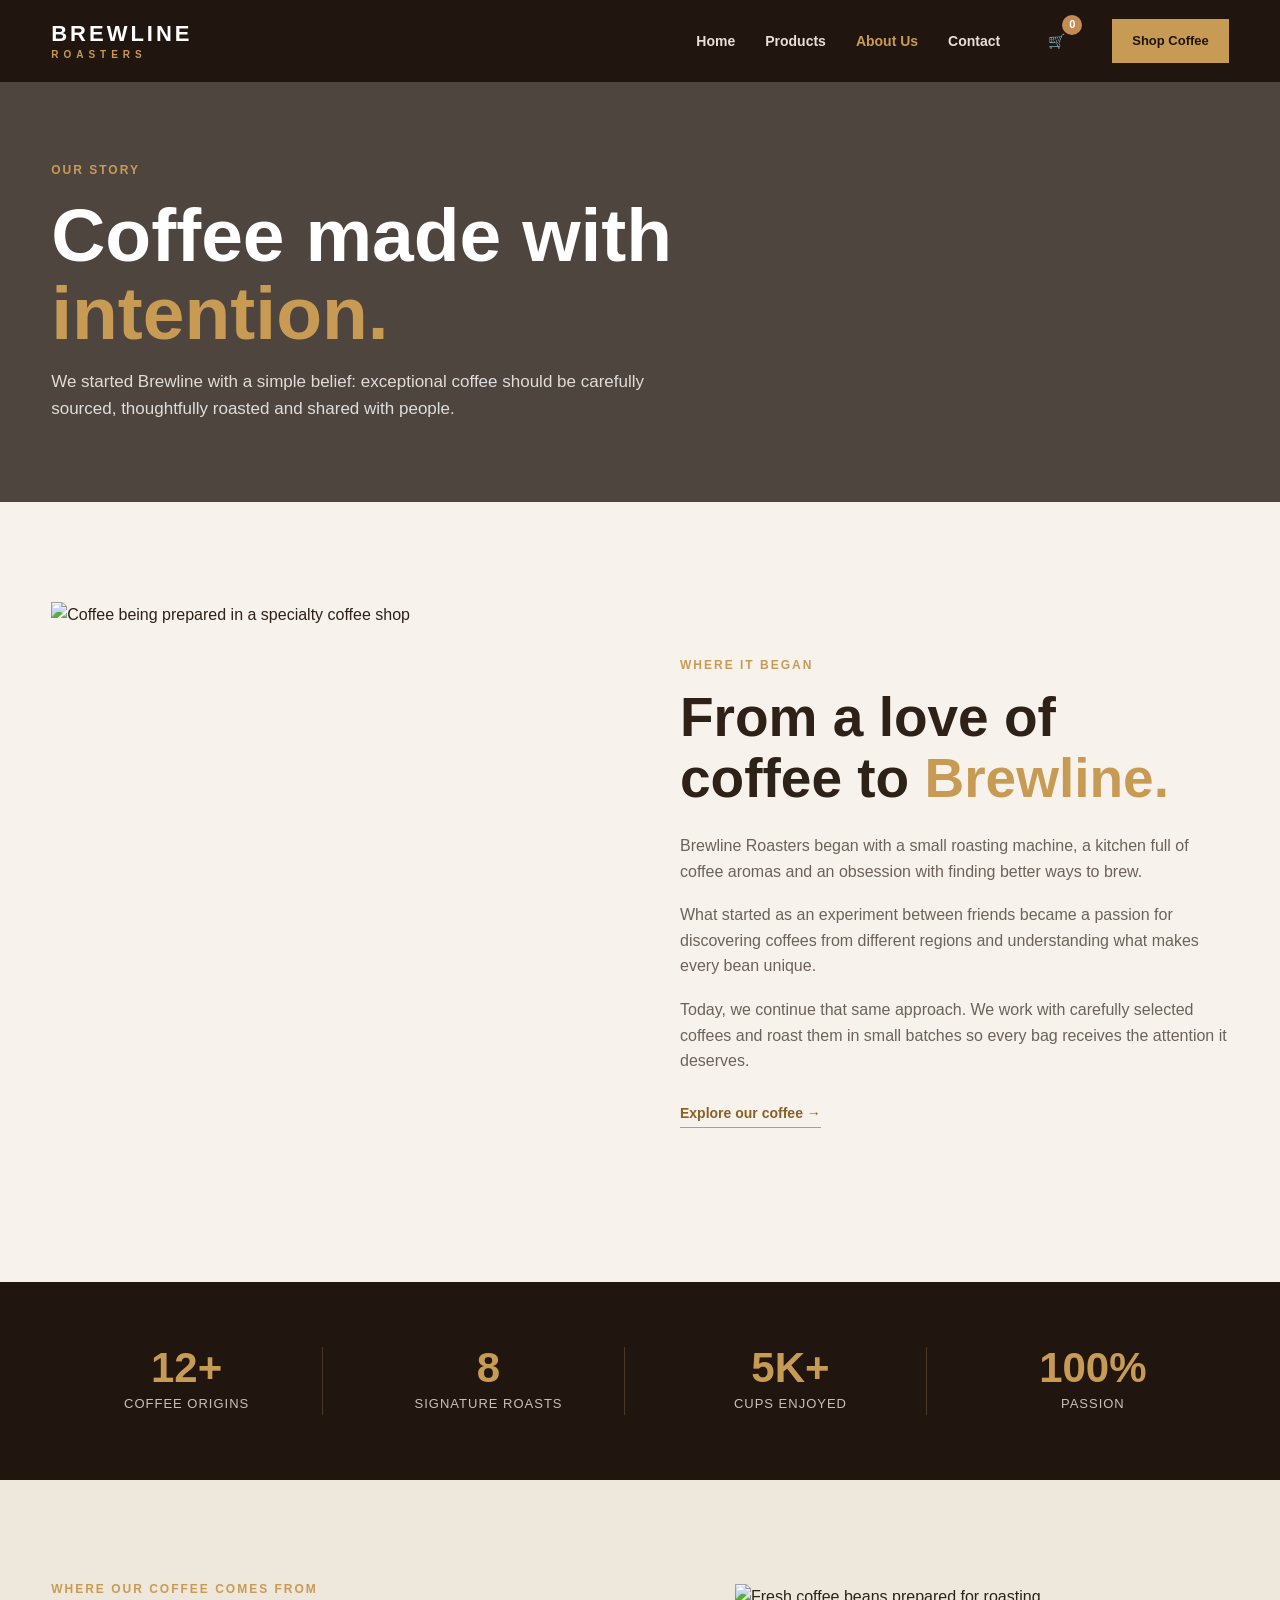
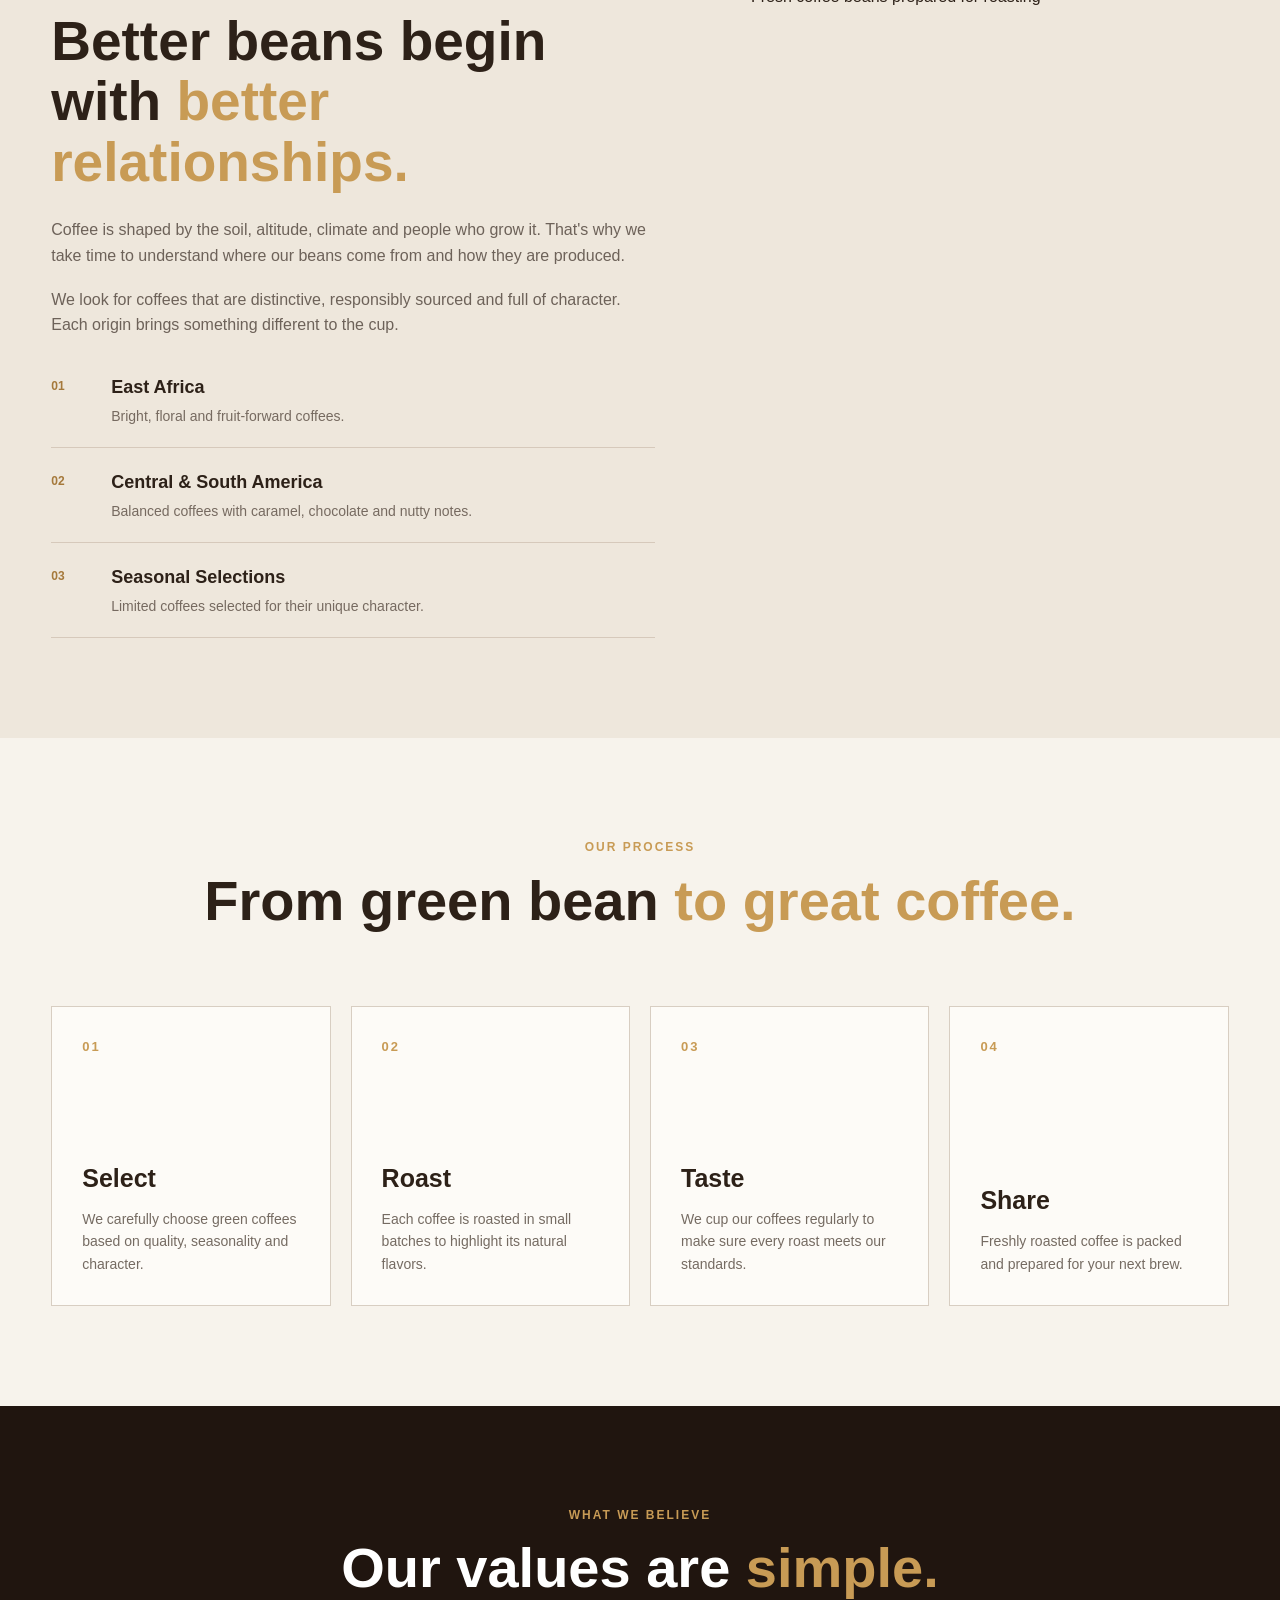
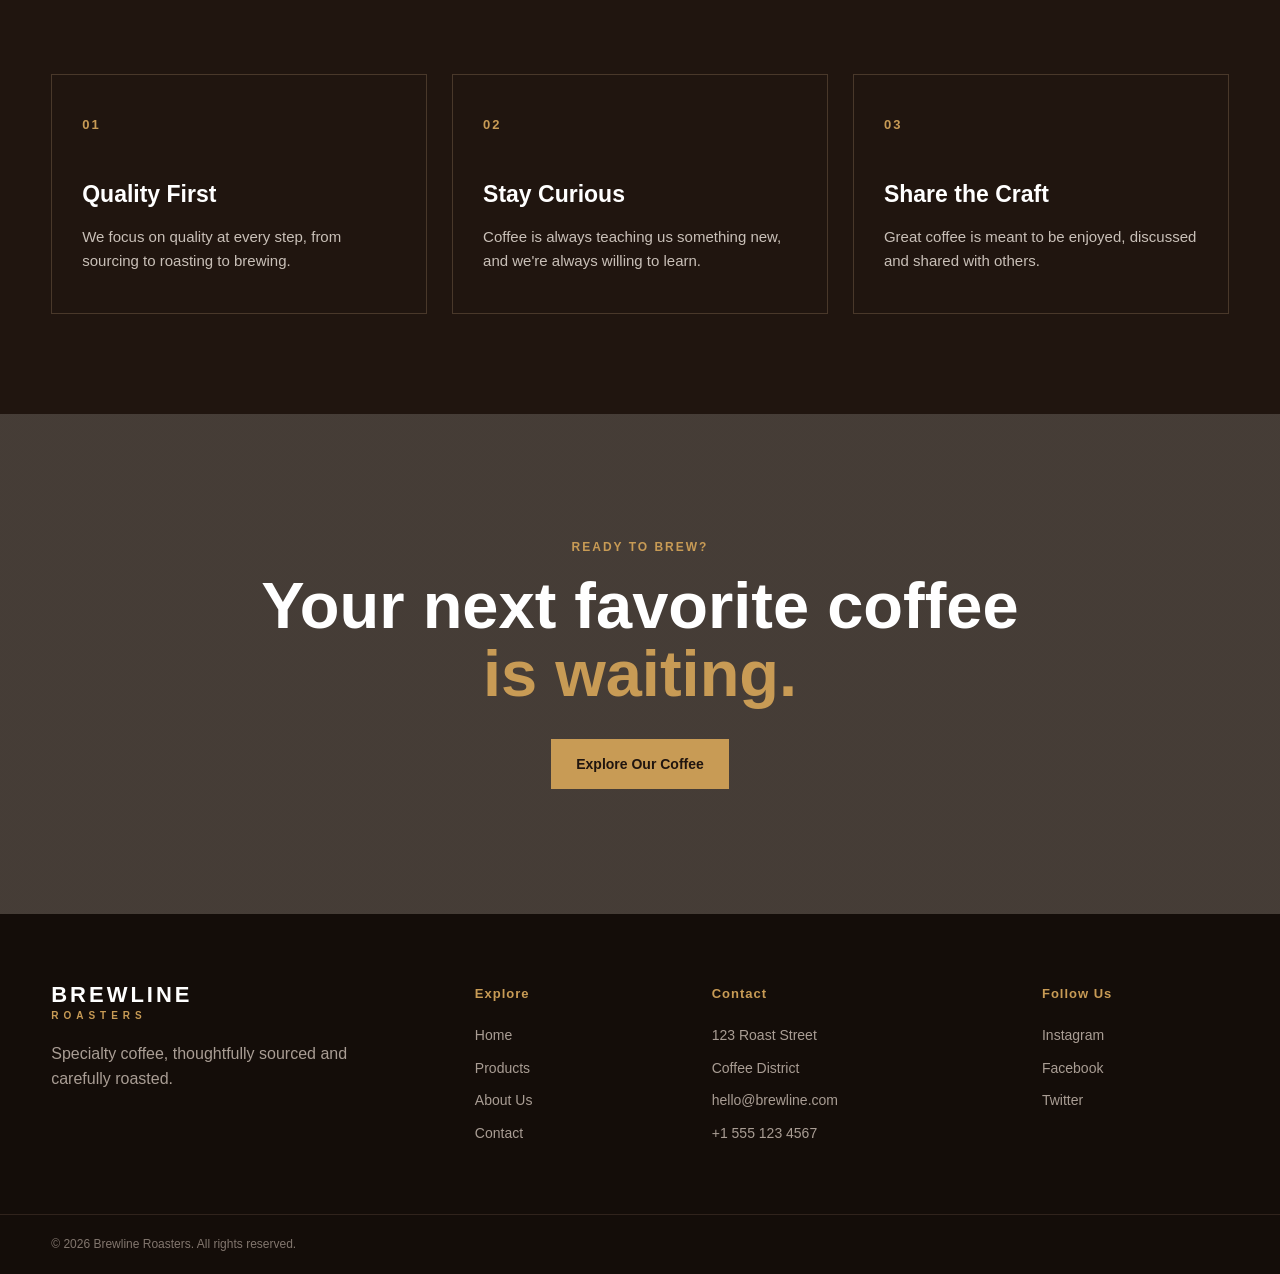
==== about.html @ 62e7ca9b "feat: add about us page" ====
<!doctype html>
<html lang="en">
  <head>
    <meta charset="UTF-8" />
    <meta name="viewport" content="width=device-width, initial-scale=1.0" />

    <meta
      name="description"
      content="Learn about Brewline Roasters, our story, sourcing philosophy and roasting process."
    />

    <title>About Us | Brewline Roasters</title>

    <link rel="stylesheet" href="css/style.css" />
  </head>

  <body>
    <!-- ================= HEADER ================= -->

    <header class="site-header">
      <div class="container nav-container">
        <a href="index.html" class="logo">
          <span class="logo-main">BREWLINE</span>
          <span class="logo-sub">ROASTERS</span>
        </a>

        <button
          class="menu-button"
          id="menuButton"
          aria-label="Open navigation menu"
          aria-expanded="false"
        >
          ☰
        </button>

        <nav class="navigation" id="navigation" aria-label="Main navigation">
          <a href="index.html">Home</a>
          <a href="products.html">Products</a>
          <a href="about.html" class="active">About Us</a>
          <a href="contact.html">Contact</a>
          <a href="cart.html" class="cart-link" aria-label="Shopping cart">
            <span class="cart-icon">🛒</span>
            <span class="cart-count" id="cartCount">0</span>
          </a>
        </nav>

        <a href="products.html" class="nav-button"> Shop Coffee </a>
      </div>
    </header>

    <!-- ================= MAIN ================= -->

    <main>
      <!-- ABOUT HERO -->

      <section class="page-hero about-hero">
        <div class="container page-hero-content">
          <p class="section-label">OUR STORY</p>

          <h1>
            Coffee made with
            <span>intention.</span>
          </h1>

          <p>
            We started Brewline with a simple belief: exceptional coffee should
            be carefully sourced, thoughtfully roasted and shared with people.
          </p>
        </div>
      </section>

      <!-- OUR STORY -->

      <section class="about-story section-padding">
        <div class="container about-story-grid">
          <div class="about-story-image">
            <img
              src="https://images.unsplash.com/photo-1442512595331-e89e73853f31?auto=format&fit=crop&w=1000&q=85"
              alt="Coffee being prepared in a specialty coffee shop"
            />
          </div>

          <div class="about-story-content">
            <p class="section-label">WHERE IT BEGAN</p>

            <h2>
              From a love of coffee to
              <span>Brewline.</span>
            </h2>

            <p>
              Brewline Roasters began with a small roasting machine, a kitchen
              full of coffee aromas and an obsession with finding better ways to
              brew.
            </p>

            <p>
              What started as an experiment between friends became a passion for
              discovering coffees from different regions and understanding what
              makes every bean unique.
            </p>

            <p>
              Today, we continue that same approach. We work with carefully
              selected coffees and roast them in small batches so every bag
              receives the attention it deserves.
            </p>

            <a href="products.html" class="text-link"> Explore our coffee → </a>
          </div>
        </div>
      </section>

      <!-- STATS -->

      <section class="about-stats">
        <div class="container stats-grid">
          <div class="stat-item">
            <strong>12+</strong>

            <span> Coffee Origins </span>
          </div>

          <div class="stat-item">
            <strong>8</strong>

            <span> Signature Roasts </span>
          </div>

          <div class="stat-item">
            <strong>5K+</strong>

            <span> Cups Enjoyed </span>
          </div>

          <div class="stat-item">
            <strong>100%</strong>

            <span> Passion </span>
          </div>
        </div>
      </section>

      <!-- SOURCING -->

      <section class="sourcing section-padding">
        <div class="container sourcing-grid">
          <div class="sourcing-content">
            <p class="section-label">WHERE OUR COFFEE COMES FROM</p>

            <h2>
              Better beans begin with
              <span>better relationships.</span>
            </h2>

            <p>
              Coffee is shaped by the soil, altitude, climate and people who
              grow it. That's why we take time to understand where our beans
              come from and how they are produced.
            </p>

            <p>
              We look for coffees that are distinctive, responsibly sourced and
              full of character. Each origin brings something different to the
              cup.
            </p>

            <div class="origin-list">
              <div class="origin-item">
                <span class="origin-number"> 01 </span>

                <div>
                  <h3>East Africa</h3>

                  <p>Bright, floral and fruit-forward coffees.</p>
                </div>
              </div>

              <div class="origin-item">
                <span class="origin-number"> 02 </span>

                <div>
                  <h3>Central & South America</h3>

                  <p>
                    Balanced coffees with caramel, chocolate and nutty notes.
                  </p>
                </div>
              </div>

              <div class="origin-item">
                <span class="origin-number"> 03 </span>

                <div>
                  <h3>Seasonal Selections</h3>

                  <p>Limited coffees selected for their unique character.</p>
                </div>
              </div>
            </div>
          </div>

          <div class="sourcing-image">
            <img
              src="https://images.unsplash.com/photo-1498804103079-a6351b050096?auto=format&fit=crop&w=1000&q=85"
              alt="Fresh coffee beans prepared for roasting"
            />
          </div>
        </div>
      </section>

      <!-- ROASTING PROCESS -->

      <section class="roasting-process section-padding">
        <div class="container">
          <div class="section-heading centered">
            <div>
              <p class="section-label">OUR PROCESS</p>

              <h2>
                From green bean
                <span>to great coffee.</span>
              </h2>
            </div>
          </div>

          <div class="process-grid">
            <article class="process-card">
              <span class="process-number"> 01 </span>

              <h3>Select</h3>

              <p>
                We carefully choose green coffees based on quality, seasonality
                and character.
              </p>
            </article>

            <article class="process-card">
              <span class="process-number"> 02 </span>

              <h3>Roast</h3>

              <p>
                Each coffee is roasted in small batches to highlight its natural
                flavors.
              </p>
            </article>

            <article class="process-card">
              <span class="process-number"> 03 </span>

              <h3>Taste</h3>

              <p>
                We cup our coffees regularly to make sure every roast meets our
                standards.
              </p>
            </article>

            <article class="process-card">
              <span class="process-number"> 04 </span>

              <h3>Share</h3>

              <p>
                Freshly roasted coffee is packed and prepared for your next
                brew.
              </p>
            </article>
          </div>
        </div>
      </section>

      <!-- VALUES -->

      <section class="about-values section-padding">
        <div class="container">
          <div class="section-heading centered">
            <div>
              <p class="section-label">WHAT WE BELIEVE</p>

              <h2>
                Our values are
                <span>simple.</span>
              </h2>
            </div>
          </div>

          <div class="about-values-grid">
            <article class="about-value">
              <div class="about-value-icon">01</div>

              <h3>Quality First</h3>

              <p>
                We focus on quality at every step, from sourcing to roasting to
                brewing.
              </p>
            </article>

            <article class="about-value">
              <div class="about-value-icon">02</div>

              <h3>Stay Curious</h3>

              <p>
                Coffee is always teaching us something new, and we're always
                willing to learn.
              </p>
            </article>

            <article class="about-value">
              <div class="about-value-icon">03</div>

              <h3>Share the Craft</h3>

              <p>
                Great coffee is meant to be enjoyed, discussed and shared with
                others.
              </p>
            </article>
          </div>
        </div>
      </section>

      <!-- ABOUT CTA -->

      <section class="about-cta">
        <div class="container about-cta-content">
          <p class="section-label">READY TO BREW?</p>

          <h2>
            Your next favorite coffee
            <span>is waiting.</span>
          </h2>

          <a href="products.html" class="button button-primary">
            Explore Our Coffee
          </a>
        </div>
      </section>
    </main>

    <!-- ================= FOOTER ================= -->

    <footer class="site-footer">
      <div class="container footer-grid">
        <div class="footer-brand">
          <a href="index.html" class="logo footer-logo">
            <span class="logo-main">BREWLINE</span>
            <span class="logo-sub">ROASTERS</span>
          </a>

          <p>Specialty coffee, thoughtfully sourced and carefully roasted.</p>
        </div>

        <div class="footer-column">
          <h3>Explore</h3>

          <a href="index.html">Home</a>
          <a href="products.html">Products</a>
          <a href="about.html">About Us</a>
          <a href="contact.html">Contact</a>
        </div>

        <div class="footer-column">
          <h3>Contact</h3>

          <p>123 Roast Street</p>
          <p>Coffee District</p>
          <p>hello@brewline.com</p>
          <p>+1 555 123 4567</p>
        </div>

        <div class="footer-column">
          <h3>Follow Us</h3>

          <a href="#">Instagram</a>
          <a href="#">Facebook</a>
          <a href="#">Twitter</a>
        </div>
      </div>

      <div class="footer-bottom">
        <div class="container">
          <p>© 2026 Brewline Roasters. All rights reserved.</p>
        </div>
      </div>
    </footer>

    <script src="js/script.js"></script>
  </body>
</html>
---- css/style.css ----
/* =====================================================
   RESET
===================================================== */

* {
  margin: 0;
  padding: 0;
  box-sizing: border-box;
}

html {
  scroll-behavior: smooth;
}

body {
  font-family: Arial, Helvetica, sans-serif;
  background: #f7f3ec;
  color: #2d2118;
  line-height: 1.6;
}

img {
  display: block;
  width: 100%;
}

a {
  text-decoration: none;
  color: inherit;
}

button,
input,
textarea,
select {
  font: inherit;
}

.container {
  width: min(1200px, 92%);
  margin: 0 auto;
}

/* =====================================================
   HEADER
===================================================== */

.site-header {
  background: #20150f;
  color: white;
  position: sticky;
  top: 0;
  z-index: 1000;
}

.nav-container {
  min-height: 82px;

  display: flex;
  align-items: center;
  gap: 35px;
}

.logo {
  display: flex;
  flex-direction: column;

  line-height: 1;
}

.logo-main {
  font-size: 22px;
  font-weight: 800;
  letter-spacing: 3px;
}

.logo-sub {
  color: #c89b55;
  font-size: 10px;
  font-weight: 700;
  letter-spacing: 5px;
  margin-top: 5px;
}

.navigation {
  display: flex;
  align-items: center;
  gap: 30px;

  margin-left: auto;
}

.navigation a {
  font-size: 14px;
  font-weight: 600;
  color: #e8e0d7;

  transition: color 0.3s ease;
}

.navigation a:hover,
.navigation a.active {
  color: #c89b55;
}

.nav-button {
  background: #c89b55;
  color: #20150f;

  padding: 12px 20px;

  font-size: 13px;
  font-weight: 800;

  transition: 0.3s ease;
}

.nav-button:hover {
  background: #e0b875;
}

.menu-button {
  display: none;

  border: 0;
  background: transparent;
  color: white;

  font-size: 26px;
  cursor: pointer;
}
/* =====================================================
   SHOPPING CART
===================================================== */

.cart-link {
  position: relative;
  display: flex;
  align-items: center;
  justify-content: center;
  width: 42px;
  height: 42px;
  color: #ffffff;
  text-decoration: none;
  font-size: 22px;
  margin-left: 5px;
}

.cart-icon {
  line-height: 1;
}

.cart-count {
  position: absolute;
  top: -5px;
  right: -5px;

  width: 20px;
  height: 20px;

  display: flex;
  align-items: center;
  justify-content: center;

  background: #c58b55;
  color: #ffffff;

  border-radius: 50%;
  font-size: 11px;
  font-weight: 700;
}
/* =====================================================
   ADD TO CART BUTTON
===================================================== */

.product-bottom {
  display: flex;
  align-items: center;
  justify-content: space-between;
  gap: 15px;
  margin-top: 20px;
}

.add-to-cart {
  border: none;
  background: #20150f;
  color: #ffffff;
  padding: 11px 16px;
  font-size: 13px;
  font-weight: 700;
  cursor: pointer;
  transition: 0.3s ease;
}

.add-to-cart:hover {
  background: #c58b55;
}

.add-to-cart:active {
  transform: scale(0.97);
}

/* =====================================================
   BUTTONS
===================================================== */

.button {
  display: inline-block;

  padding: 14px 25px;

  font-size: 14px;
  font-weight: 700;

  transition: 0.3s ease;
}

.button-primary {
  background: #c89b55;
  color: #20150f;
}

.button-primary:hover {
  background: #e0b875;
}

.button-outline {
  border: 1px solid white;
  color: white;
}

.button-outline:hover {
  background: white;
  color: #20150f;
}

/* =====================================================
   HERO
===================================================== */

.hero {
  min-height: 680px;

  position: relative;

  background-image: url("/images/home/hero.avif");

  background-size: cover;
  background-position: center;
}

.hero-overlay {
  position: absolute;
  inset: 0;

  background: rgba(20, 12, 8, 0.65);
}

.hero-content {
  position: relative;
  z-index: 2;

  min-height: 680px;

  display: flex;
  flex-direction: column;
  justify-content: center;

  max-width: 1200px;
}

.hero-small-title,
.section-label {
  color: #c89b55;

  font-size: 12px;
  font-weight: 800;

  letter-spacing: 2px;
}

.hero h1 {
  max-width: 800px;

  margin: 18px 0;

  color: white;

  font-size: clamp(45px, 7vw, 82px);
  line-height: 1.05;
  letter-spacing: -2px;
}

.hero h1 span,
h2 span {
  color: #c89b55;
}

.hero-description {
  max-width: 580px;

  margin-bottom: 30px;

  color: #eee;

  font-size: 18px;
}

.hero-buttons {
  display: flex;
  gap: 15px;
}

/* =====================================================
   GENERAL SECTIONS
===================================================== */

.section-padding {
  padding: 100px 0;
}

.intro {
  background: #f7f3ec;
}

.intro-grid {
  display: grid;
  grid-template-columns: 1fr 1fr;

  gap: 80px;

  align-items: center;
}

.intro-image {
  height: 550px;
  overflow: hidden;
}

.intro-image img {
  height: 100%;
  object-fit: cover;
}

.intro-content h2,
.section-heading h2,
.cta h2 {
  margin: 12px 0 25px;

  font-size: clamp(35px, 5vw, 56px);
  line-height: 1.1;
}

.intro-content p:not(.section-label) {
  color: #665a50;

  margin-bottom: 18px;

  font-size: 16px;
}

.text-link {
  display: inline-block;

  margin-top: 10px;

  color: #8b6028;

  font-size: 14px;
  font-weight: 800;

  border-bottom: 1px solid #c89b55;

  padding-bottom: 3px;
}

/* =====================================================
   FEATURED PRODUCTS
===================================================== */

.featured {
  background: #eee7dc;
}

.section-heading {
  display: flex;
  justify-content: space-between;
  align-items: end;

  margin-bottom: 50px;
}

.product-grid {
  display: grid;

  grid-template-columns: repeat(3, 1fr);

  gap: 25px;
}

.product-card {
  background: #f7f3ec;

  overflow: hidden;

  transition: transform 0.3s ease;
}

.product-card:hover {
  transform: translateY(-6px);
}

.product-image {
  height: 330px;
  overflow: hidden;
}

.product-image img {
  height: 100%;
  object-fit: cover;

  transition: transform 0.5s ease;
}

.product-card:hover .product-image img {
  transform: scale(1.05);
}

.product-info {
  padding: 25px;
}

.product-category {
  color: #a5793b;

  font-size: 10px;
  font-weight: 800;

  letter-spacing: 2px;

  margin-bottom: 8px;
}

.product-info h3 {
  font-size: 21px;
  margin-bottom: 8px;
}

.product-info p:not(.product-category) {
  color: #70665c;

  font-size: 14px;

  margin-bottom: 15px;
}

.product-info strong {
  font-size: 17px;
}
.home-products .add-to-cart {
  display: block;
  margin-top: 15px;
  width: 100%;
}

/* =====================================================
   VALUES
===================================================== */

.values {
  background: #20150f;
  color: white;
}

.centered {
  justify-content: center;
  text-align: center;
}

.values-grid {
  display: grid;

  grid-template-columns: repeat(3, 1fr);

  gap: 25px;
}

.value-card {
  border: 1px solid #49382a;

  padding: 40px 30px;
}

.value-number {
  color: #c89b55;

  font-size: 13px;
  font-weight: 800;

  letter-spacing: 2px;

  margin-bottom: 30px;
}

.value-card h3 {
  font-size: 22px;
  margin-bottom: 12px;
}

.value-card p {
  color: #c9c0b8;
  font-size: 15px;
}

/* =====================================================
   CTA
===================================================== */

.cta {
  background:
    linear-gradient(rgba(30, 18, 11, 0.8), rgba(30, 18, 11, 0.8)),
    url("/images/home/cta.avif");

  background-size: cover;
  background-position: center;

  color: white;
}

.cta-content {
  min-height: 500px;

  display: flex;
  flex-direction: column;
  justify-content: center;
  align-items: center;

  text-align: center;
}

.cta h2 {
  margin-bottom: 15px;
}

.cta p:not(.section-label) {
  color: #ddd;

  max-width: 550px;

  margin-bottom: 25px;
}

/* =====================================================
   FOOTER
===================================================== */

.site-footer {
  background: #140d09;
  color: white;
}

.footer-grid {
  padding: 70px 0;

  display: grid;

  grid-template-columns: 2fr 1fr 1.5fr 1fr;

  gap: 50px;
}

.footer-brand p {
  color: #a99d94;

  max-width: 300px;

  margin-top: 20px;
}

.footer-column {
  display: flex;
  flex-direction: column;
  gap: 10px;
}

.footer-column h3 {
  color: #c89b55;

  font-size: 13px;
  letter-spacing: 1px;

  margin-bottom: 10px;
}

.footer-column a,
.footer-column p {
  color: #a99d94;

  font-size: 14px;
}

.footer-column a:hover {
  color: white;
}

.footer-bottom {
  border-top: 1px solid #30231c;

  padding: 20px 0;
}

.footer-bottom p {
  color: #82766e;

  font-size: 12px;
}

/* =====================================================
   RESPONSIVE TABLET
===================================================== */

@media (max-width: 900px) {
  .navigation {
    gap: 18px;
  }

  .nav-container {
    gap: 20px;
  }

  .intro-grid {
    grid-template-columns: 1fr;

    gap: 40px;
  }

  .intro-image {
    height: 450px;
  }

  .product-grid {
    grid-template-columns: repeat(2, 1fr);
  }

  .values-grid {
    grid-template-columns: 1fr;
  }

  .footer-grid {
    grid-template-columns: repeat(2, 1fr);
  }
}

/* =====================================================
   RESPONSIVE MOBILE
===================================================== */

@media (max-width: 768px) {
  .nav-container {
    min-height: 70px;

    position: relative;
  }

  .menu-button {
    display: block;

    margin-left: auto;
  }

  .navigation {
    display: none;

    position: absolute;

    top: 70px;
    left: 0;
    right: 0;

    background: #20150f;

    padding: 20px;

    flex-direction: column;

    align-items: flex-start;

    gap: 20px;

    border-top: 1px solid #49382a;
  }

  .navigation.active {
    display: flex;
  }

  .nav-button {
    display: none;
  }

  .hero {
    min-height: 600px;
  }

  .hero-content {
    min-height: 600px;
  }

  .hero h1 {
    font-size: 48px;
  }

  .hero-description {
    font-size: 16px;
  }

  .hero-buttons {
    flex-direction: column;

    align-items: flex-start;
  }

  .section-padding {
    padding: 70px 0;
  }

  .section-heading {
    flex-direction: column;

    align-items: flex-start;

    gap: 20px;
  }

  .product-grid {
    grid-template-columns: 1fr;
  }

  .product-image {
    height: 350px;
  }

  .footer-grid {
    grid-template-columns: 1fr;

    gap: 35px;
  }
}

/* =====================================================
   SMALL MOBILE
===================================================== */

@media (max-width: 400px) {
  .logo-main {
    font-size: 18px;
  }

  .logo-sub {
    font-size: 8px;
  }

  .hero h1 {
    font-size: 42px;
  }

  .hero-description {
    font-size: 15px;
  }

  .button {
    padding: 12px 20px;
  }

  .intro-image {
    height: 350px;
  }

  .product-image {
    height: 300px;
  }
}
/* =====================================================
   PRODUCTS PAGE
===================================================== */

.page-hero {
  min-height: 420px;

  display: flex;
  align-items: center;

  background:
    linear-gradient(rgba(31, 20, 13, 0.78), rgba(31, 20, 13, 0.78)),
    url("https://images.unsplash.com/photo-1495474472287-4d71bcdd2085?auto=format&fit=crop&w=1800&q=85");

  background-size: cover;
  background-position: center;

  color: white;
}

.page-hero-content {
  padding: 70px 0;
}

.page-hero h1 {
  max-width: 850px;

  margin: 15px 0;

  font-size: clamp(45px, 7vw, 75px);
  line-height: 1.05;
}

.page-hero h1 span {
  color: #c89b55;
}

.page-hero-content > p:last-child {
  max-width: 600px;

  color: #ddd;

  font-size: 17px;
}

/* Products section */

.products-section {
  background: #f7f3ec;
}

.products-header {
  display: flex;
  align-items: end;
  justify-content: space-between;

  margin-bottom: 35px;
}

.products-header h2 {
  margin-top: 10px;

  font-size: clamp(32px, 5vw, 50px);
  line-height: 1.1;
}

.products-count {
  color: #766a60;

  font-size: 14px;
}

/* Filter buttons */

.filter-buttons {
  display: flex;
  flex-wrap: wrap;

  gap: 10px;

  margin-bottom: 40px;
}

.filter-button {
  border: 1px solid #cfc3b5;

  background: transparent;

  color: #4b3b2f;

  padding: 11px 20px;

  cursor: pointer;

  font-size: 13px;
  font-weight: 700;

  transition: all 0.3s ease;
}

.filter-button:hover {
  border-color: #c89b55;

  color: #8b6028;
}

.filter-button.active {
  background: #20150f;

  border-color: #20150f;

  color: white;
}

/* Products grid */

.products-page-grid {
  grid-template-columns: repeat(4, 1fr);
}

.products-page-grid .product-image {
  height: 280px;
}

.products-page-grid .product-info {
  padding: 20px;
}

.products-page-grid .product-info h3 {
  font-size: 18px;
}

.product-bottom {
  display: flex;

  justify-content: space-between;
  align-items: center;

  margin-top: 15px;
}

.add-button {
  border: 1px solid #20150f;

  background: #20150f;

  color: white;

  padding: 8px 14px;

  cursor: pointer;

  font-size: 12px;
  font-weight: 700;

  transition: 0.3s ease;
}

.add-button:hover {
  background: #c89b55;

  border-color: #c89b55;

  color: #20150f;
}

.no-products {
  display: none;

  padding: 50px 0;

  text-align: center;

  color: #766a60;
}

/* Product promo */

.coffee-promo {
  background: #eee7dc;

  padding: 80px 0;
}

.coffee-promo-content {
  display: flex;

  justify-content: space-between;
  align-items: center;

  gap: 50px;
}

.coffee-promo-content > div {
  max-width: 700px;
}

.coffee-promo h2 {
  margin: 12px 0 15px;

  font-size: clamp(35px, 5vw, 55px);

  line-height: 1.1;
}

.coffee-promo h2 span {
  color: #a87938;
}

.coffee-promo p:not(.section-label) {
  color: #6f645b;

  max-width: 650px;
}

/* Products responsive */

@media (max-width: 1100px) {
  .products-page-grid {
    grid-template-columns: repeat(3, 1fr);
  }
}

@media (max-width: 800px) {
  .products-page-grid {
    grid-template-columns: repeat(2, 1fr);
  }

  .products-header {
    align-items: flex-start;

    flex-direction: column;

    gap: 15px;
  }

  .coffee-promo-content {
    flex-direction: column;

    align-items: flex-start;
  }
}

@media (max-width: 550px) {
  .page-hero {
    min-height: 380px;
  }

  .page-hero h1 {
    font-size: 43px;
  }

  .products-page-grid {
    grid-template-columns: 1fr;
  }

  .products-page-grid .product-image {
    height: 330px;
  }

  .filter-buttons {
    display: grid;

    grid-template-columns: 1fr 1fr;
  }

  .filter-button {
    width: 100%;
  }

  .coffee-promo {
    padding: 65px 0;
  }
}
/* =====================================================
   ABOUT PAGE
===================================================== */

/* About hero */

.about-hero {
  background:
    linear-gradient(rgba(31, 20, 13, 0.78), rgba(31, 20, 13, 0.78)),
    url("https://images.unsplash.com/photo-1442512595331-e89e73853f31?auto=format&fit=crop&w=1800&q=85");

  background-size: cover;
  background-position: center;
}

/* Story */

.about-story {
  background: #f7f3ec;
}

.about-story-grid {
  display: grid;

  grid-template-columns: 1fr 1fr;

  gap: 80px;

  align-items: center;
}

.about-story-image {
  height: 580px;

  overflow: hidden;
}

.about-story-image img {
  height: 100%;

  object-fit: cover;
}

.about-story-content h2,
.sourcing-content h2 {
  margin: 12px 0 25px;

  font-size: clamp(35px, 5vw, 55px);

  line-height: 1.1;
}

.about-story-content > p:not(.section-label),
.sourcing-content > p:not(.section-label) {
  color: #6d6259;

  margin-bottom: 18px;

  font-size: 16px;
}

/* Stats */

.about-stats {
  background: #20150f;

  color: white;

  padding: 65px 0;
}

.stats-grid {
  display: grid;

  grid-template-columns: repeat(4, 1fr);

  gap: 30px;

  text-align: center;
}

.stat-item {
  display: flex;

  flex-direction: column;

  gap: 5px;

  border-right: 1px solid #49382a;
}

.stat-item:last-child {
  border-right: none;
}

.stat-item strong {
  color: #c89b55;

  font-size: 42px;

  line-height: 1;
}

.stat-item span {
  color: #c9c0b8;

  font-size: 13px;

  text-transform: uppercase;

  letter-spacing: 1px;
}

/* Sourcing */

.sourcing {
  background: #eee7dc;
}

.sourcing-grid {
  display: grid;

  grid-template-columns: 1.1fr 0.9fr;

  gap: 80px;

  align-items: center;
}

.sourcing-image {
  height: 650px;

  overflow: hidden;
}

.sourcing-image img {
  height: 100%;

  object-fit: cover;
}

.origin-list {
  margin-top: 35px;

  display: flex;

  flex-direction: column;

  gap: 20px;
}

.origin-item {
  display: grid;

  grid-template-columns: 45px 1fr;

  gap: 15px;

  padding-bottom: 20px;

  border-bottom: 1px solid #d6c9bb;
}

.origin-number {
  color: #a5793b;

  font-size: 12px;

  font-weight: 800;

  padding-top: 4px;
}

.origin-item h3 {
  margin-bottom: 3px;

  font-size: 18px;
}

.origin-item p {
  color: #766a60;

  font-size: 14px;
}

/* Roasting process */

.roasting-process {
  background: #f7f3ec;
}

.process-grid {
  display: grid;

  grid-template-columns: repeat(4, 1fr);

  gap: 20px;
}

.process-card {
  min-height: 300px;

  padding: 30px;

  border: 1px solid #d8cec2;

  background: #fdfbf7;

  display: flex;

  flex-direction: column;
}

.process-number {
  color: #c89b55;

  font-size: 13px;

  font-weight: 800;

  letter-spacing: 2px;

  margin-bottom: auto;
}

.process-card h3 {
  font-size: 25px;

  margin-bottom: 10px;
}

.process-card p {
  color: #756b62;

  font-size: 14px;
}

/* About values */

.about-values {
  background: #20150f;

  color: white;
}

.about-values-grid {
  display: grid;

  grid-template-columns: repeat(3, 1fr);

  gap: 25px;
}

.about-value {
  padding: 40px 30px;

  border: 1px solid #49382a;
}

.about-value-icon {
  color: #c89b55;

  font-size: 13px;

  font-weight: 800;

  letter-spacing: 2px;

  margin-bottom: 40px;
}

.about-value h3 {
  font-size: 23px;

  margin-bottom: 12px;
}

.about-value p {
  color: #c9c0b8;

  font-size: 15px;
}

/* About CTA */

.about-cta {
  background:
    linear-gradient(rgba(25, 15, 9, 0.8), rgba(25, 15, 9, 0.8)),
    url("https://images.unsplash.com/photo-1511081692775-05d0f180a065?auto=format&fit=crop&w=1800&q=85");

  background-size: cover;

  background-position: center;
}

.about-cta-content {
  min-height: 500px;

  display: flex;

  flex-direction: column;

  align-items: center;

  justify-content: center;

  text-align: center;

  color: white;
}

.about-cta h2 {
  max-width: 800px;

  margin: 15px 0 30px;

  font-size: clamp(38px, 6vw, 65px);

  line-height: 1.05;
}

.about-cta h2 span {
  color: #c89b55;
}

/* =====================================================
   ABOUT RESPONSIVE
===================================================== */

@media (max-width: 950px) {
  .about-story-grid {
    grid-template-columns: 1fr;

    gap: 45px;
  }

  .about-story-image {
    height: 500px;
  }

  .sourcing-grid {
    grid-template-columns: 1fr;

    gap: 45px;
  }

  .sourcing-image {
    height: 500px;

    order: -1;
  }

  .process-grid {
    grid-template-columns: repeat(2, 1fr);
  }

  .stats-grid {
    grid-template-columns: repeat(2, 1fr);

    row-gap: 40px;
  }

  .stat-item:nth-child(2) {
    border-right: none;
  }
}

@media (max-width: 600px) {
  .about-story-image,
  .sourcing-image {
    height: 380px;
  }

  .stats-grid {
    grid-template-columns: 1fr 1fr;
  }

  .stat-item {
    border-right: none;
  }

  .stat-item strong {
    font-size: 34px;
  }

  .process-grid {
    grid-template-columns: 1fr;
  }

  .process-card {
    min-height: 250px;
  }

  .about-values-grid {
    grid-template-columns: 1fr;
  }

  .about-value {
    padding: 30px;
  }

  .about-cta-content {
    min-height: 420px;
  }
}

@media (max-width: 400px) {
  .stats-grid {
    grid-template-columns: 1fr;
  }

  .stat-item {
    border-bottom: 1px solid #49382a;

    padding-bottom: 25px;
  }

  .stat-item:last-child {
    border-bottom: none;

    padding-bottom: 0;
  }

  .about-story-image,
  .sourcing-image {
    height: 320px;
  }
}
/* =====================================================
   CONTACT PAGE
===================================================== */

/* Contact hero */

.contact-hero {
  background:
    linear-gradient(rgba(31, 20, 13, 0.78), rgba(31, 20, 13, 0.78)),
    url("https://images.unsplash.com/photo-1511081692775-05d0f180a065?auto=format&fit=crop&w=1800&q=85");

  background-size: cover;
  background-position: center;
}

/* Contact main section */

.contact-section {
  background: #f7f3ec;
}

.contact-grid {
  display: grid;

  grid-template-columns: 0.9fr 1.1fr;

  gap: 80px;

  align-items: start;
}

/* Contact information */

.contact-info h2,
.form-header h2,
.visit-content h2 {
  margin: 12px 0 20px;

  font-size: clamp(35px, 5vw, 55px);

  line-height: 1.1;
}

.contact-info h2 span,
.form-header h2 span,
.visit-content h2 span {
  color: #a87938;
}

.contact-intro {
  color: #6d6259;

  max-width: 520px;

  margin-bottom: 40px;

  font-size: 16px;
}

.contact-details {
  display: flex;

  flex-direction: column;

  gap: 25px;
}

.contact-detail {
  display: grid;

  grid-template-columns: 45px 1fr;

  gap: 15px;

  align-items: start;
}

.contact-icon {
  color: #a87938;

  font-size: 12px;

  font-weight: 800;

  letter-spacing: 1px;

  padding-top: 3px;
}

.contact-detail h3 {
  font-size: 17px;

  margin-bottom: 3px;
}

.contact-detail p,
.contact-detail a {
  color: #70655c;

  font-size: 14px;
}

.contact-detail a:hover {
  color: #a87938;
}

/* Contact form */

.contact-form-wrapper {
  background: white;

  padding: 45px;

  border: 1px solid #e0d7cc;

  box-shadow: 0 10px 30px rgba(40, 25, 15, 0.06);
}

.form-header {
  margin-bottom: 30px;
}

.form-header h2 {
  font-size: 40px;

  margin-bottom: 0;
}

.contact-form {
  display: flex;

  flex-direction: column;

  gap: 20px;
}

.form-group {
  display: flex;

  flex-direction: column;

  gap: 7px;
}

.form-group label {
  color: #34271e;

  font-size: 13px;

  font-weight: 700;
}

.form-group label span {
  color: #a87938;
}

.form-group input,
.form-group textarea {
  width: 100%;

  border: 1px solid #d6ccc1;

  background: #fbf9f5;

  color: #2d2118;

  padding: 13px 15px;

  outline: none;

  font-size: 14px;

  transition:
    border-color 0.3s ease,
    background 0.3s ease;
}

.form-group textarea {
  resize: vertical;

  min-height: 150px;
}

.form-group input::placeholder,
.form-group textarea::placeholder {
  color: #9b9188;
}

.form-group input:focus,
.form-group textarea:focus {
  border-color: #a87938;

  background: white;
}

/* Invalid input */

.form-group input.input-error,
.form-group textarea.input-error {
  border-color: #b33a2b;

  background: #fff8f7;
}

/* Valid input */

.form-group input.input-valid,
.form-group textarea.input-valid {
  border-color: #67805c;
}

.form-error {
  min-height: 17px;

  color: #b33a2b;

  font-size: 12px;

  line-height: 1.4;
}

/* Submit */

.form-submit {
  border: none;

  cursor: pointer;

  width: fit-content;

  margin-top: 5px;
}

.form-submit:hover {
  transform: translateY(-2px);
}

/* Success */

.form-success {
  display: none;

  padding: 14px 16px;

  background: #edf5e9;

  border: 1px solid #c9dcc1;

  color: #47613e;

  font-size: 14px;

  line-height: 1.5;
}

.form-success.show {
  display: block;
}

/* Visit section */

.contact-visit {
  background: #eee7dc;

  padding: 90px 0;
}

.contact-visit-grid {
  display: grid;

  grid-template-columns: 0.8fr 1.2fr;

  gap: 60px;

  align-items: center;
}

.visit-content > p:not(.section-label) {
  color: #70655c;

  max-width: 500px;

  margin-bottom: 20px;
}

.map-placeholder {
  min-height: 400px;

  background:
    linear-gradient(rgba(31, 20, 13, 0.65), rgba(31, 20, 13, 0.65)),
    url("https://images.unsplash.com/photo-1501339847302-ac426a4a7cbb?auto=format&fit=crop&w=1200&q=85");

  background-size: cover;

  background-position: center;

  display: flex;

  align-items: center;

  justify-content: center;

  text-align: center;

  color: white;
}

.map-content {
  padding: 30px;
}

.map-pin {
  display: block;

  color: #c89b55;

  font-size: 28px;

  margin-bottom: 10px;
}

.map-content h3 {
  font-size: 24px;

  margin-bottom: 8px;
}

.map-content p {
  color: #ddd;

  font-size: 14px;
}

/* FAQ */

.faq-section {
  background: #f7f3ec;
}

.faq-grid {
  display: grid;

  grid-template-columns: repeat(3, 1fr);

  gap: 25px;
}

.faq-item {
  background: #eee7dc;

  padding: 30px;

  border: 1px solid #ded3c7;
}

.faq-item h3 {
  font-size: 19px;

  line-height: 1.3;

  margin-bottom: 12px;
}

.faq-item p {
  color: #70655c;

  font-size: 14px;
}

/* =====================================================
   CONTACT RESPONSIVE
===================================================== */

@media (max-width: 950px) {
  .contact-grid {
    grid-template-columns: 1fr;

    gap: 50px;
  }

  .contact-info {
    max-width: 700px;
  }

  .contact-visit-grid {
    grid-template-columns: 1fr;

    gap: 40px;
  }

  .map-placeholder {
    min-height: 350px;
  }

  .faq-grid {
    grid-template-columns: 1fr;
  }
}

@media (max-width: 600px) {
  .contact-form-wrapper {
    padding: 30px 22px;
  }

  .contact-info h2,
  .form-header h2,
  .visit-content h2 {
    font-size: 38px;
  }

  .contact-visit {
    padding: 70px 0;
  }

  .map-placeholder {
    min-height: 300px;
  }
}

@media (max-width: 400px) {
  .contact-form-wrapper {
    padding: 25px 18px;
  }

  .contact-info h2,
  .form-header h2,
  .visit-content h2 {
    font-size: 34px;
  }
}
/* =====================================================
   CART PAGE
===================================================== */

.cart-section {
  background: #f7f5f2;
}

.cart-layout {
  display: grid;
  grid-template-columns: 1fr 380px;
  gap: 50px;
  align-items: start;
}

.cart-heading {
  display: flex;
  justify-content: space-between;
  align-items: flex-end;
  gap: 20px;
  margin-bottom: 30px;
}

.cart-heading h2 {
  margin: 0;
}

.cart-heading > span {
  color: #75675d;
  font-size: 14px;
}

.cart-items {
  display: flex;
  flex-direction: column;
  gap: 18px;
}

.cart-item {
  background: #ffffff;
  border: 1px solid #e4ded8;
  padding: 24px;

  display: grid;
  grid-template-columns: 1fr auto;
  gap: 20px;
  align-items: center;
}

.cart-item-info h3 {
  margin: 0 0 8px;
  font-size: 20px;
}

.cart-item-price {
  color: #75675d;
  font-size: 14px;
  margin: 0;
}

.cart-item-actions {
  display: flex;
  align-items: center;
  gap: 20px;
}

.quantity-controls {
  display: flex;
  align-items: center;
  border: 1px solid #d8d0c9;
}

.quantity-button {
  width: 35px;
  height: 35px;

  border: none;
  background: #ffffff;

  font-size: 18px;
  cursor: pointer;
}

.quantity-button:hover {
  background: #f1ece7;
}

.quantity-value {
  width: 35px;
  text-align: center;
  font-weight: 700;
}

.cart-item-total {
  min-width: 75px;
  text-align: right;
  font-weight: 700;
}

.remove-item {
  border: none;
  background: transparent;
  color: #9b2c2c;
  cursor: pointer;
  font-size: 13px;
  font-weight: 600;
}

.remove-item:hover {
  text-decoration: underline;
}

.cart-summary {
  background: #20150f;
  color: #ffffff;
  padding: 35px;

  position: sticky;
  top: 110px;
}

.cart-summary h2 {
  margin: 0 0 30px;
  color: #ffffff;
}

.summary-row {
  display: flex;
  justify-content: space-between;
  gap: 20px;
  margin-bottom: 18px;

  color: #d8cec7;
}

.summary-row strong {
  color: #ffffff;
}

.summary-divider {
  height: 1px;
  background: #49382a;
  margin: 25px 0;
}

.summary-total {
  display: flex;
  justify-content: space-between;
  align-items: center;

  font-size: 20px;
  margin-bottom: 25px;
}

.summary-total strong {
  color: #c58b55;
  font-size: 24px;
}

.checkout-button {
  width: 100%;
  padding: 15px;

  border: none;
  background: #c58b55;
  color: #ffffff;

  font-size: 14px;
  font-weight: 700;

  cursor: pointer;
  transition: 0.3s ease;
}

.checkout-button:hover {
  background: #a96f3e;
}

.continue-shopping {
  display: block;
  margin-top: 20px;

  text-align: center;

  color: #ffffff;
  text-decoration: none;
  font-size: 14px;
}

.continue-shopping:hover {
  color: #c58b55;
}

.empty-cart {
  display: none;
  text-align: center;
  background: #ffffff;
  border: 1px solid #e4ded8;
  padding: 60px 30px;
}

.empty-cart.show {
  display: block;
}

.empty-cart-icon {
  font-size: 45px;
  margin-bottom: 20px;
}

.empty-cart h3 {
  margin-bottom: 10px;
}

.empty-cart p {
  color: #75675d;
  margin-bottom: 25px;
}
/* =====================================================
   CART RESPONSIVE
===================================================== */

@media (max-width: 900px) {
  .cart-layout {
    grid-template-columns: 1fr;
  }

  .cart-summary {
    position: static;
  }
}

@media (max-width: 600px) {
  .cart-heading {
    align-items: flex-start;
    flex-direction: column;
  }

  .cart-item {
    grid-template-columns: 1fr;
  }

  .cart-item-actions {
    justify-content: space-between;
    flex-wrap: wrap;
  }
}

@media (max-width: 400px) {
  .cart-item {
    padding: 18px;
  }

  .cart-item-actions {
    gap: 12px;
  }

  .cart-summary {
    padding: 25px 20px;
  }
}
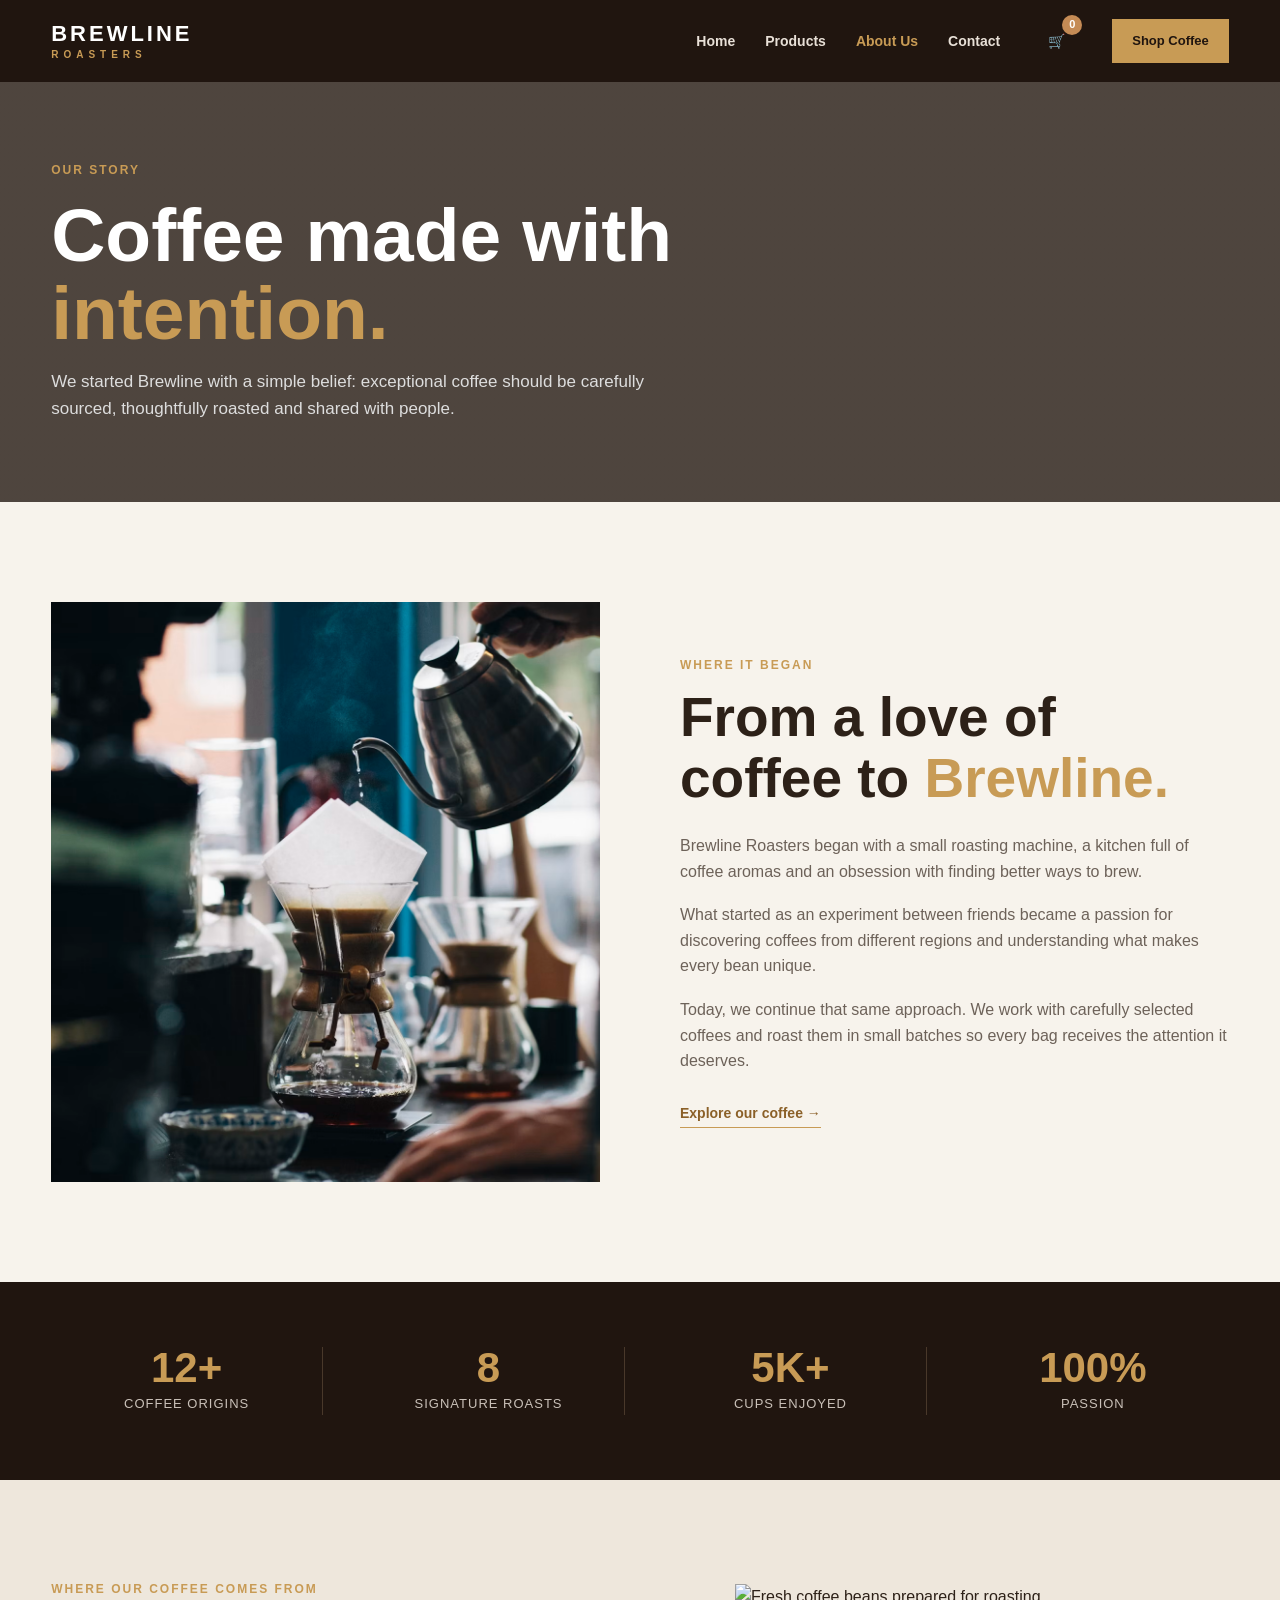
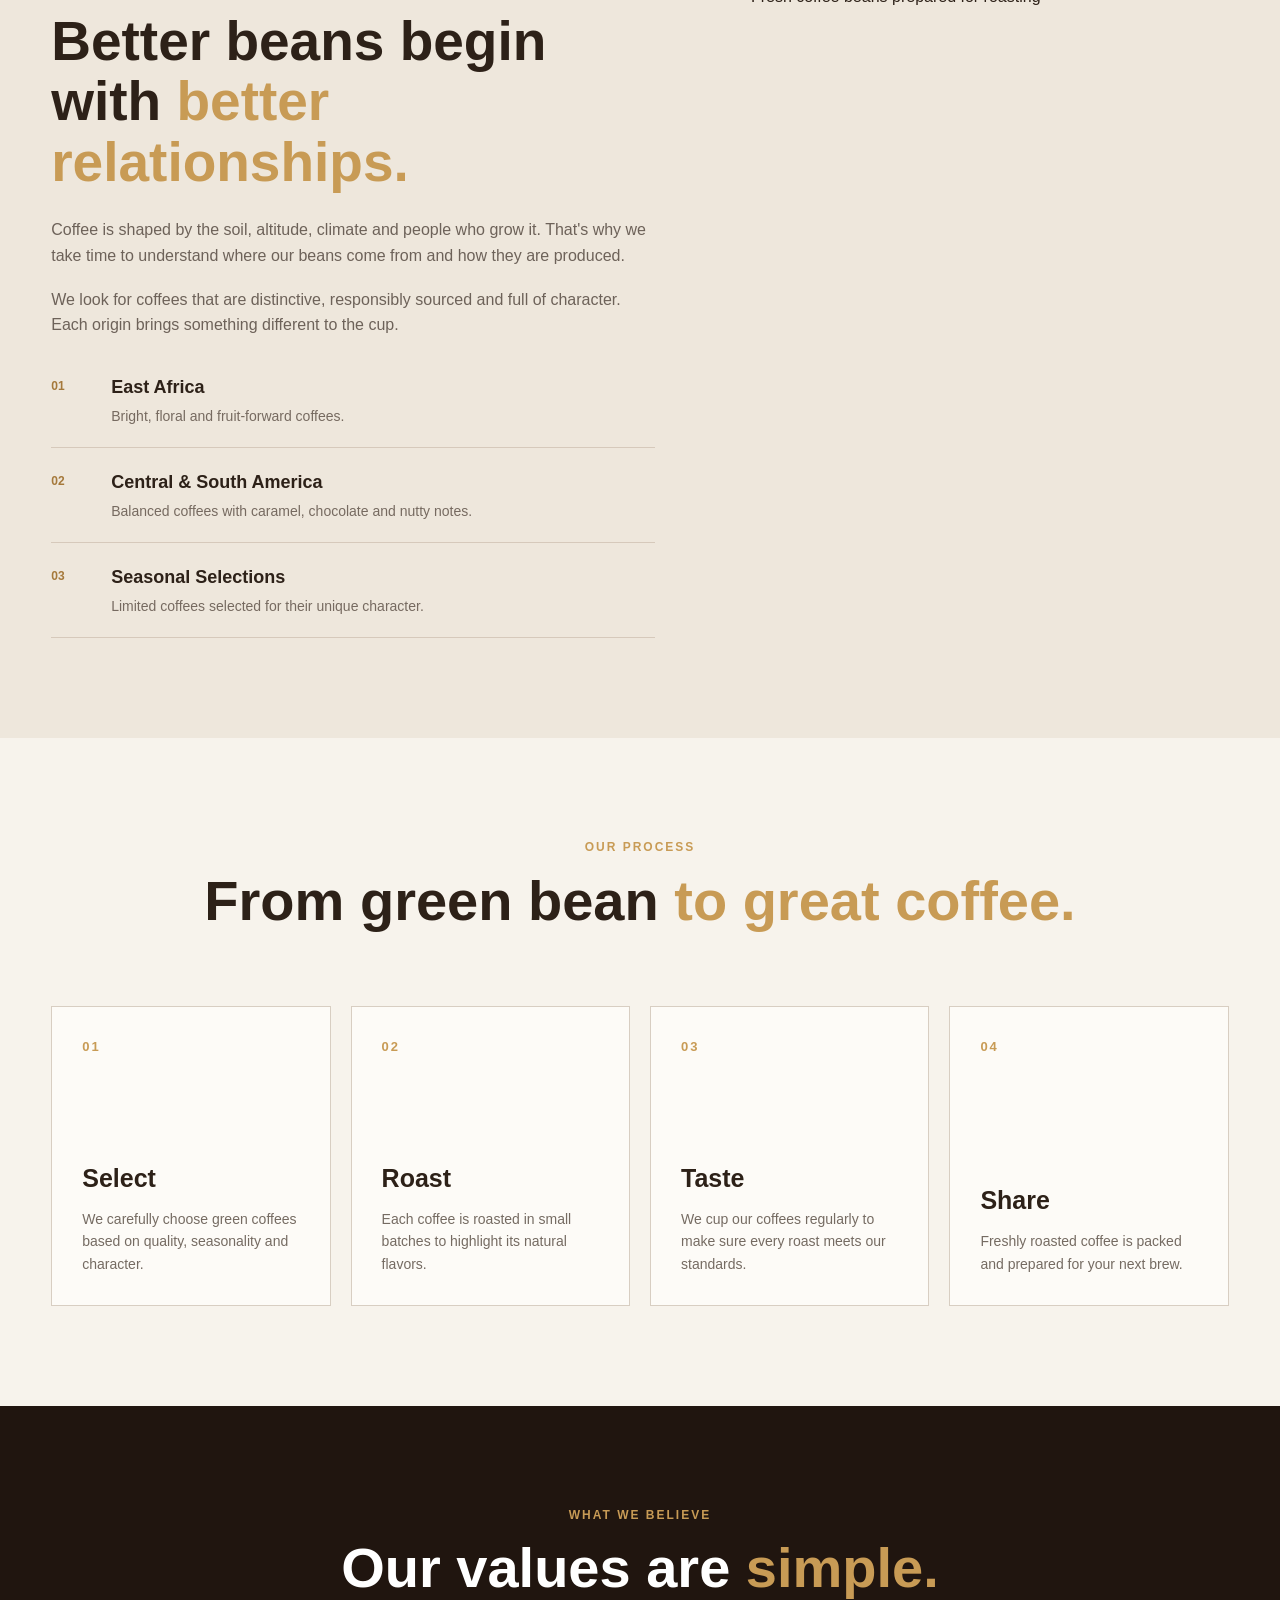
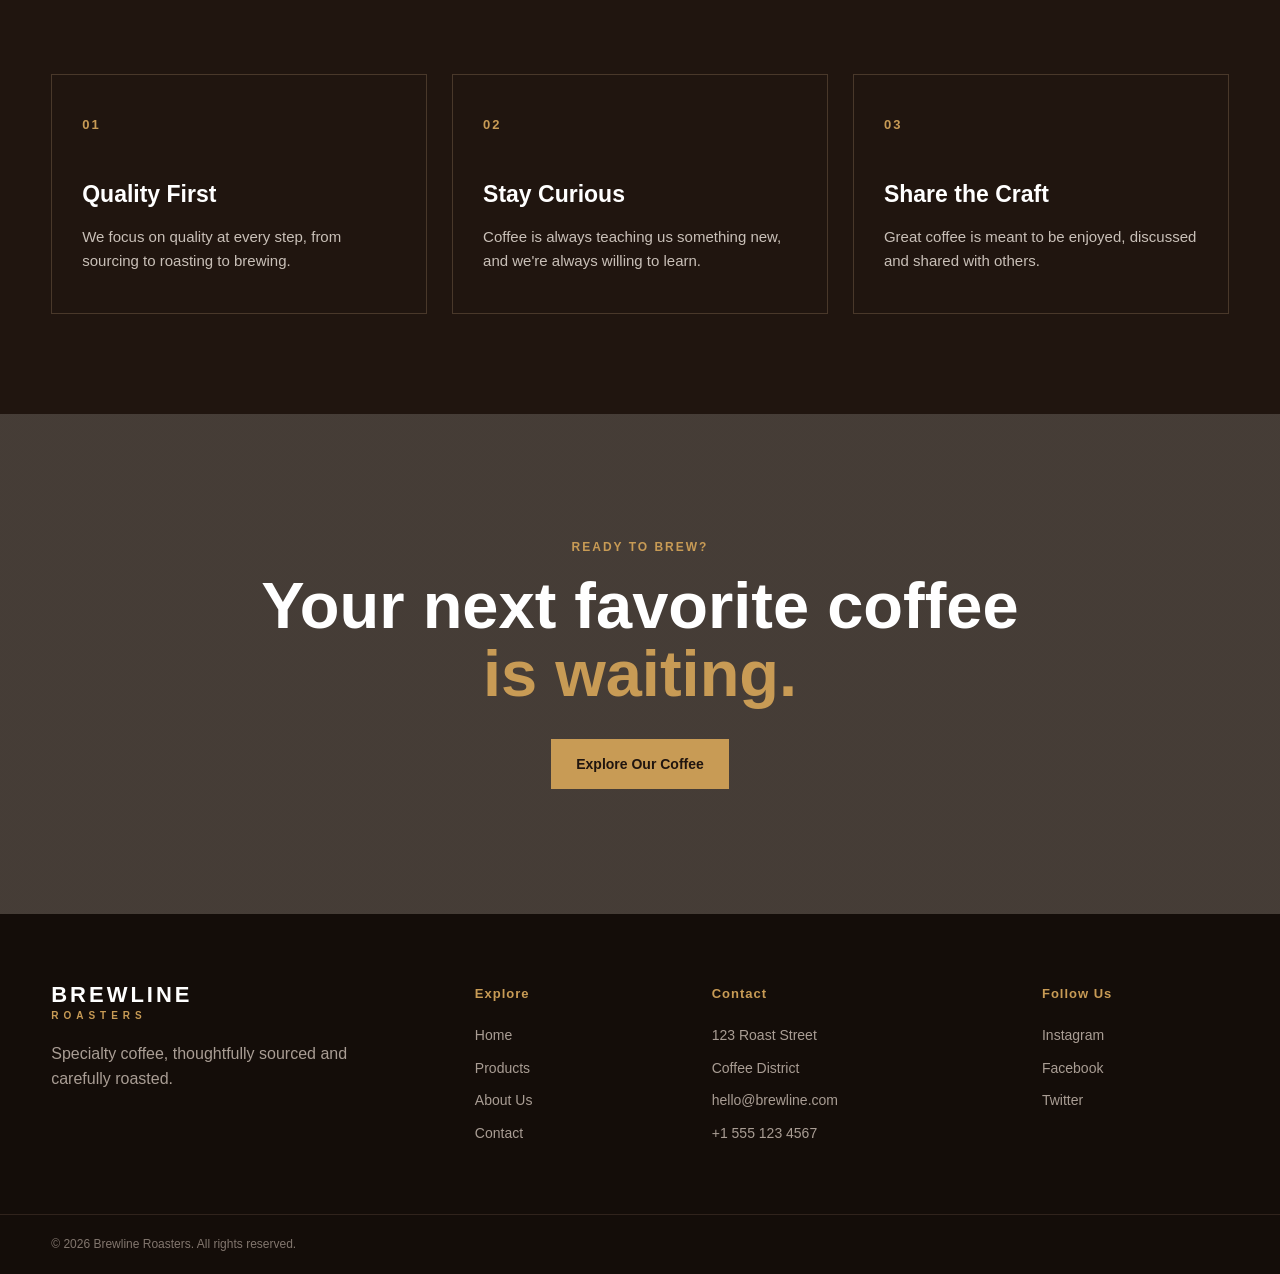
==== commit c1ff7ad5: "fix: correct image paths for GitHub Pages" ====
--- a/about.html
+++ b/about.html
@@ -75,7 +75,7 @@
         <div class="container about-story-grid">
           <div class="about-story-image">
             <img
-              src="https://images.unsplash.com/photo-1442512595331-e89e73853f31?auto=format&fit=crop&w=1000&q=85"
+              src="images/home/hero.avif"
               alt="Coffee being prepared in a specialty coffee shop"
             />
           </div>
--- a/css/style.css
+++ b/css/style.css
@@ -243,7 +243,7 @@
 
   position: relative;
 
-  background-image: url("/images/home/hero.avif");
+  background-image: url("images/home/hero.avif");
 
   background-size: cover;
   background-position: center;
@@ -519,7 +519,7 @@
 .cta {
   background:
     linear-gradient(rgba(30, 18, 11, 0.8), rgba(30, 18, 11, 0.8)),
-    url("/images/home/cta.avif");
+    url("images/home/cta.avif");
 
   background-size: cover;
   background-position: center;
@@ -792,7 +792,7 @@
 
   background:
     linear-gradient(rgba(31, 20, 13, 0.78), rgba(31, 20, 13, 0.78)),
-    url("https://images.unsplash.com/photo-1495474472287-4d71bcdd2085?auto=format&fit=crop&w=1800&q=85");
+    url("images/product-page/product-hero.avif");
 
   background-size: cover;
   background-position: center;
@@ -1063,7 +1063,7 @@
 .about-hero {
   background:
     linear-gradient(rgba(31, 20, 13, 0.78), rgba(31, 20, 13, 0.78)),
-    url("https://images.unsplash.com/photo-1442512595331-e89e73853f31?auto=format&fit=crop&w=1800&q=85");
+    url("images/home/hero.avif");
 
   background-size: cover;
   background-position: center;
@@ -1342,7 +1342,7 @@
 .about-cta {
   background:
     linear-gradient(rgba(25, 15, 9, 0.8), rgba(25, 15, 9, 0.8)),
-    url("https://images.unsplash.com/photo-1511081692775-05d0f180a065?auto=format&fit=crop&w=1800&q=85");
+    url("images/about/about-cta.avif");
 
   background-size: cover;
 
@@ -1491,7 +1491,7 @@
 .contact-hero {
   background:
     linear-gradient(rgba(31, 20, 13, 0.78), rgba(31, 20, 13, 0.78)),
-    url("https://images.unsplash.com/photo-1511081692775-05d0f180a065?auto=format&fit=crop&w=1800&q=85");
+    url("images/about/about-cta.avif");
 
   background-size: cover;
   background-position: center;
@@ -1772,7 +1772,7 @@
 
   background:
     linear-gradient(rgba(31, 20, 13, 0.65), rgba(31, 20, 13, 0.65)),
-    url("https://images.unsplash.com/photo-1501339847302-ac426a4a7cbb?auto=format&fit=crop&w=1200&q=85");
+    url("images/about/form-map.avif");
 
   background-size: cover;
 
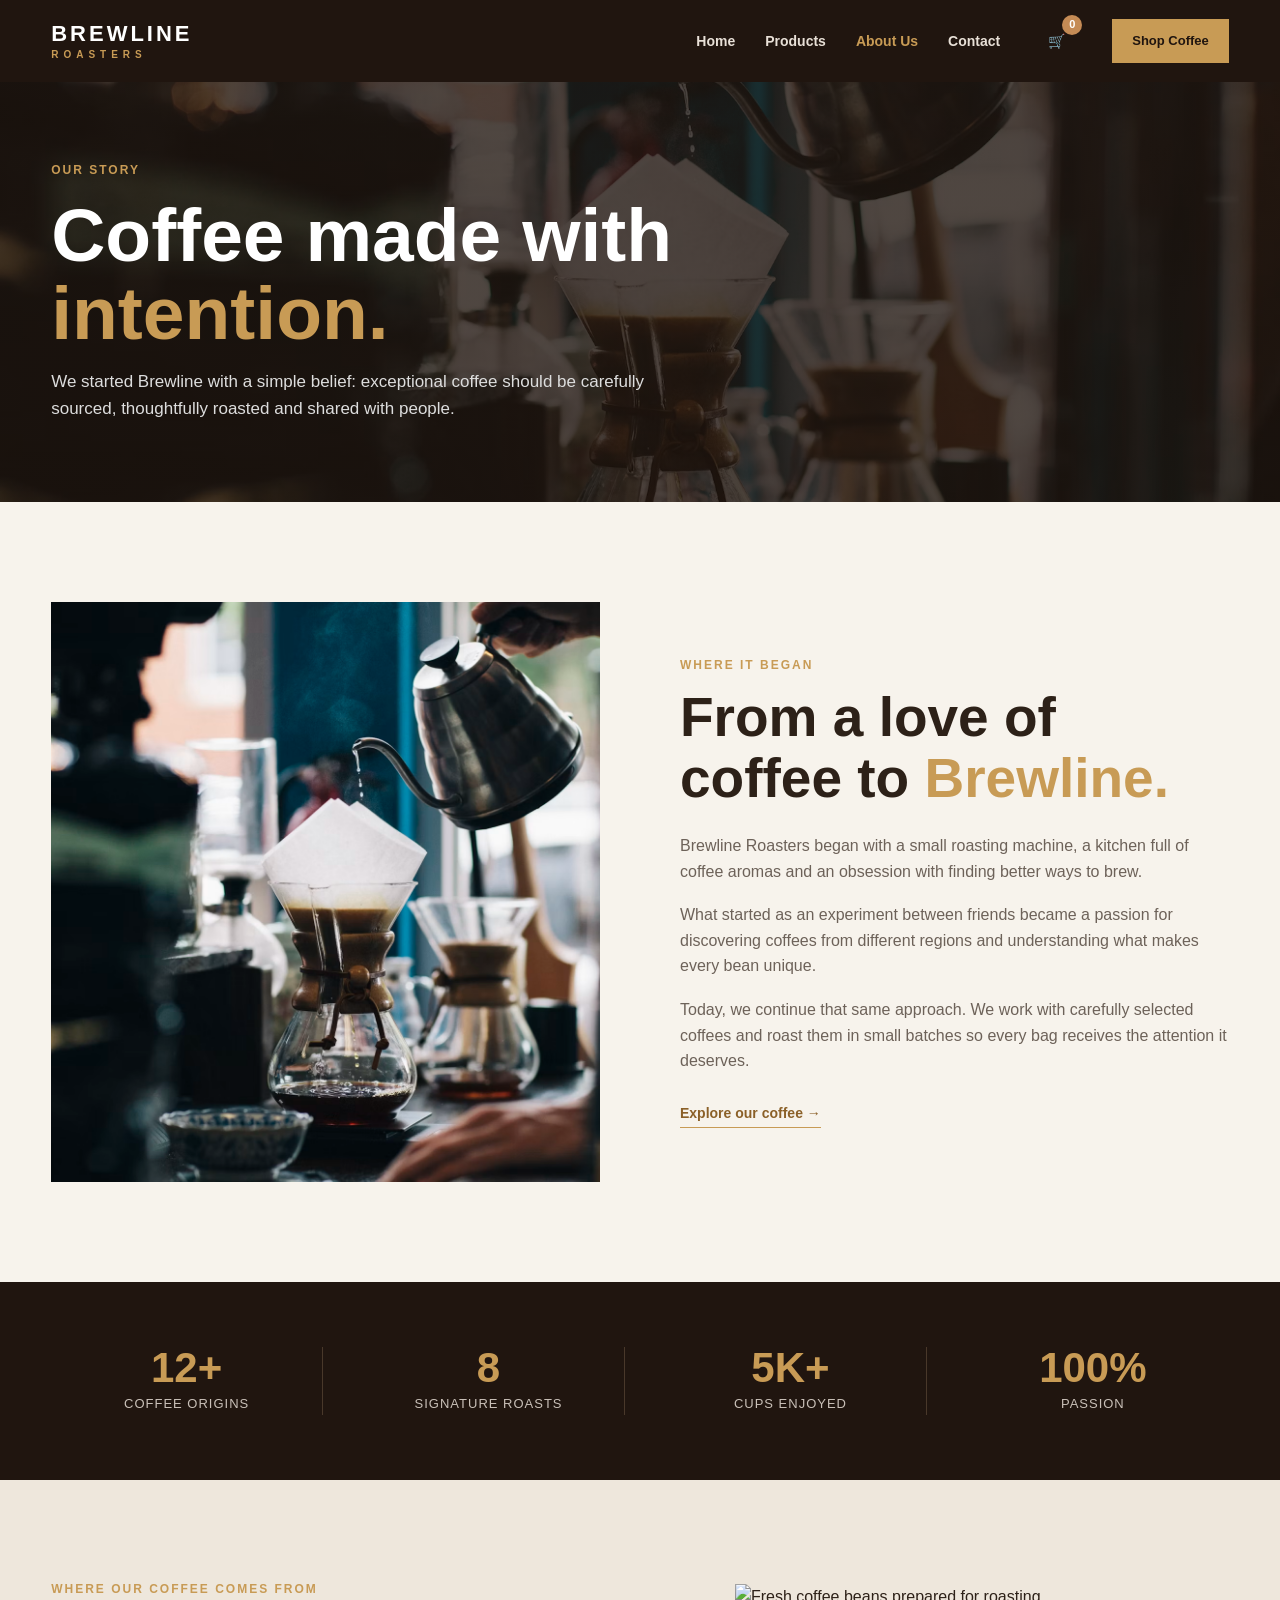
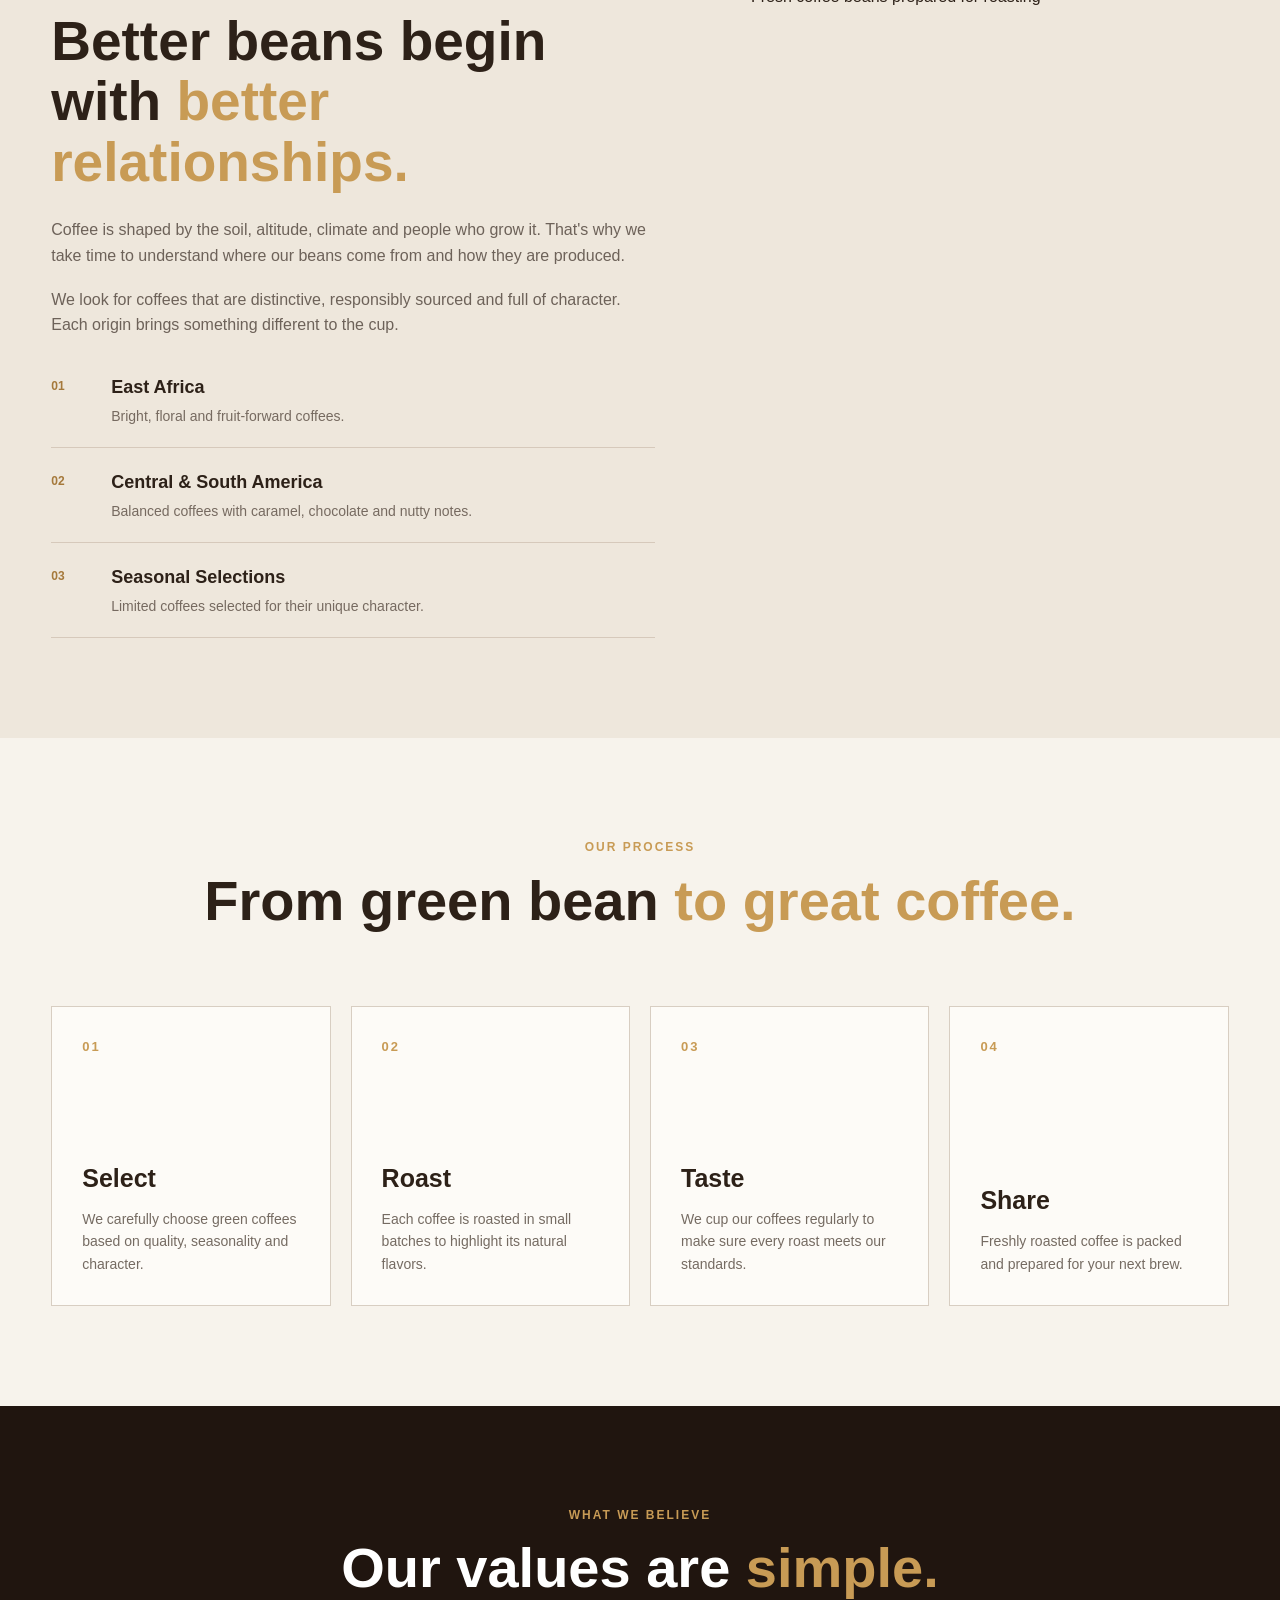
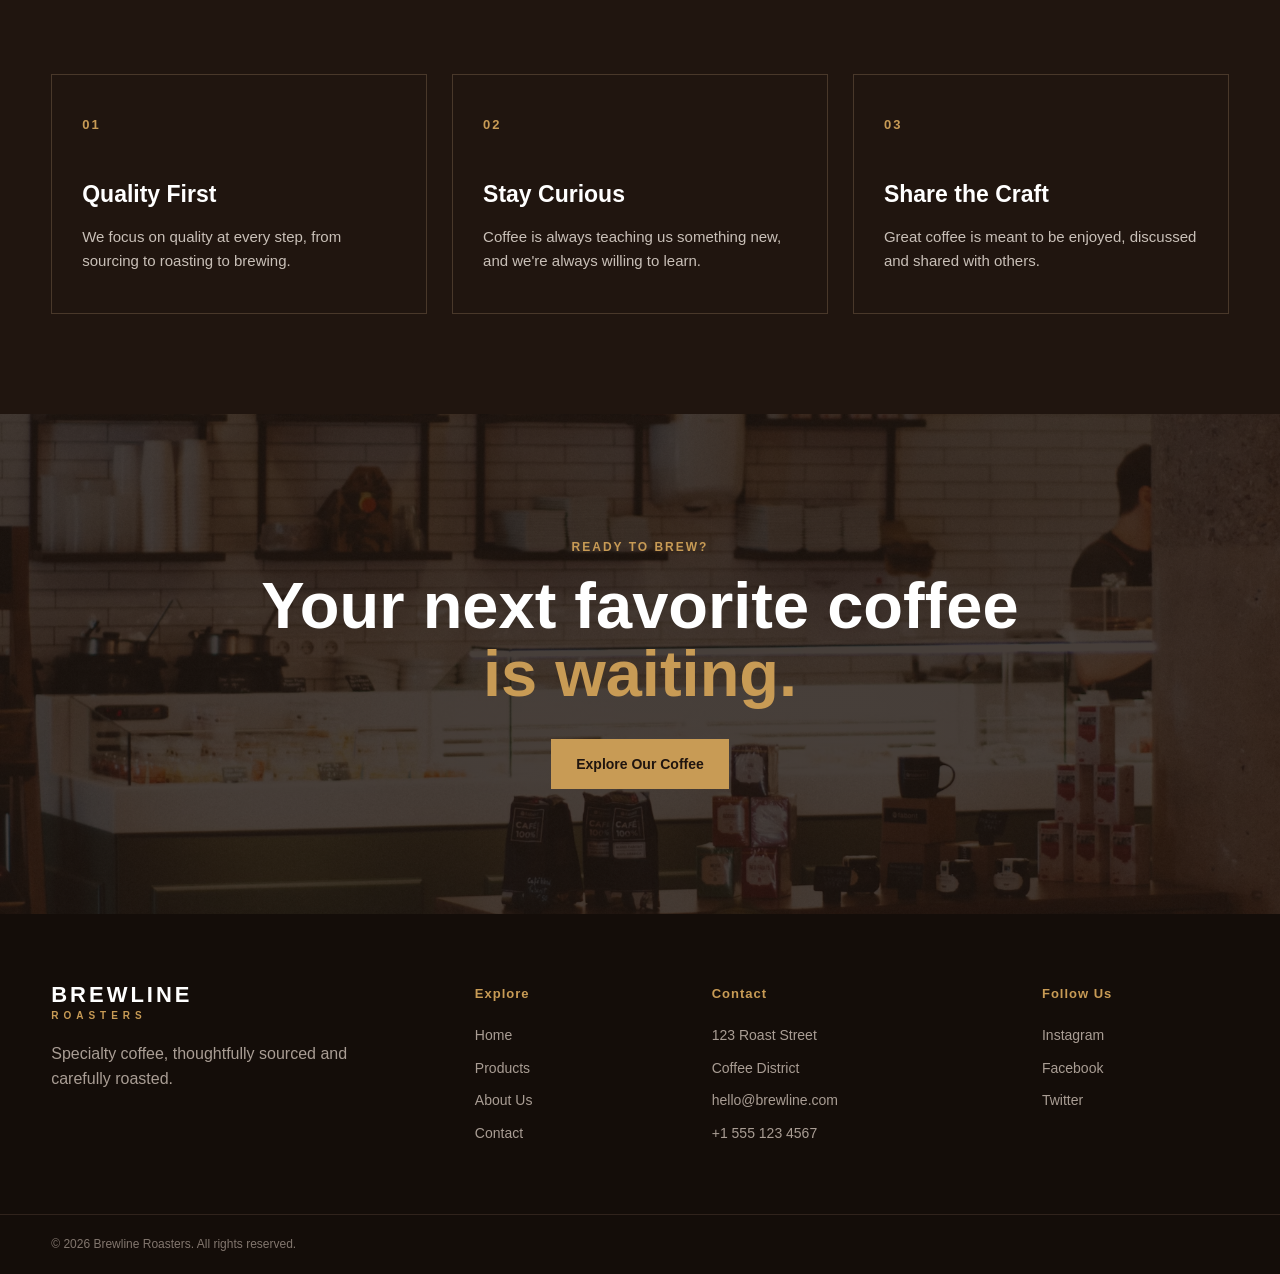
==== commit b2b35de1: "fix css images" ====
--- a/about.html
+++ b/about.html
@@ -75,7 +75,7 @@
         <div class="container about-story-grid">
           <div class="about-story-image">
             <img
-              src="images/home/hero.avif"
+              src="../images/home/hero.avif"
               alt="Coffee being prepared in a specialty coffee shop"
             />
           </div>
--- a/css/style.css
+++ b/css/style.css
@@ -243,7 +243,7 @@
 
   position: relative;
 
-  background-image: url("images/home/hero.avif");
+  background-image: url("../images/home/hero.avif");
 
   background-size: cover;
   background-position: center;
@@ -519,7 +519,7 @@
 .cta {
   background:
     linear-gradient(rgba(30, 18, 11, 0.8), rgba(30, 18, 11, 0.8)),
-    url("images/home/cta.avif");
+    url("../images/home/cta.avif");
 
   background-size: cover;
   background-position: center;
@@ -792,7 +792,7 @@
 
   background:
     linear-gradient(rgba(31, 20, 13, 0.78), rgba(31, 20, 13, 0.78)),
-    url("images/product-page/product-hero.avif");
+    url("../images/product-page/product-hero.avif");
 
   background-size: cover;
   background-position: center;
@@ -1063,7 +1063,7 @@
 .about-hero {
   background:
     linear-gradient(rgba(31, 20, 13, 0.78), rgba(31, 20, 13, 0.78)),
-    url("images/home/hero.avif");
+    url("../images/home/hero.avif");
 
   background-size: cover;
   background-position: center;
@@ -1342,7 +1342,7 @@
 .about-cta {
   background:
     linear-gradient(rgba(25, 15, 9, 0.8), rgba(25, 15, 9, 0.8)),
-    url("images/about/about-cta.avif");
+    url("../images/about/about-cta.avif");
 
   background-size: cover;
 
@@ -1491,7 +1491,7 @@
 .contact-hero {
   background:
     linear-gradient(rgba(31, 20, 13, 0.78), rgba(31, 20, 13, 0.78)),
-    url("images/about/about-cta.avif");
+    url("../images/about/about-cta.avif");
 
   background-size: cover;
   background-position: center;
@@ -1772,7 +1772,7 @@
 
   background:
     linear-gradient(rgba(31, 20, 13, 0.65), rgba(31, 20, 13, 0.65)),
-    url("images/about/form-map.avif");
+    url("../images/about/form-map.avif");
 
   background-size: cover;
 
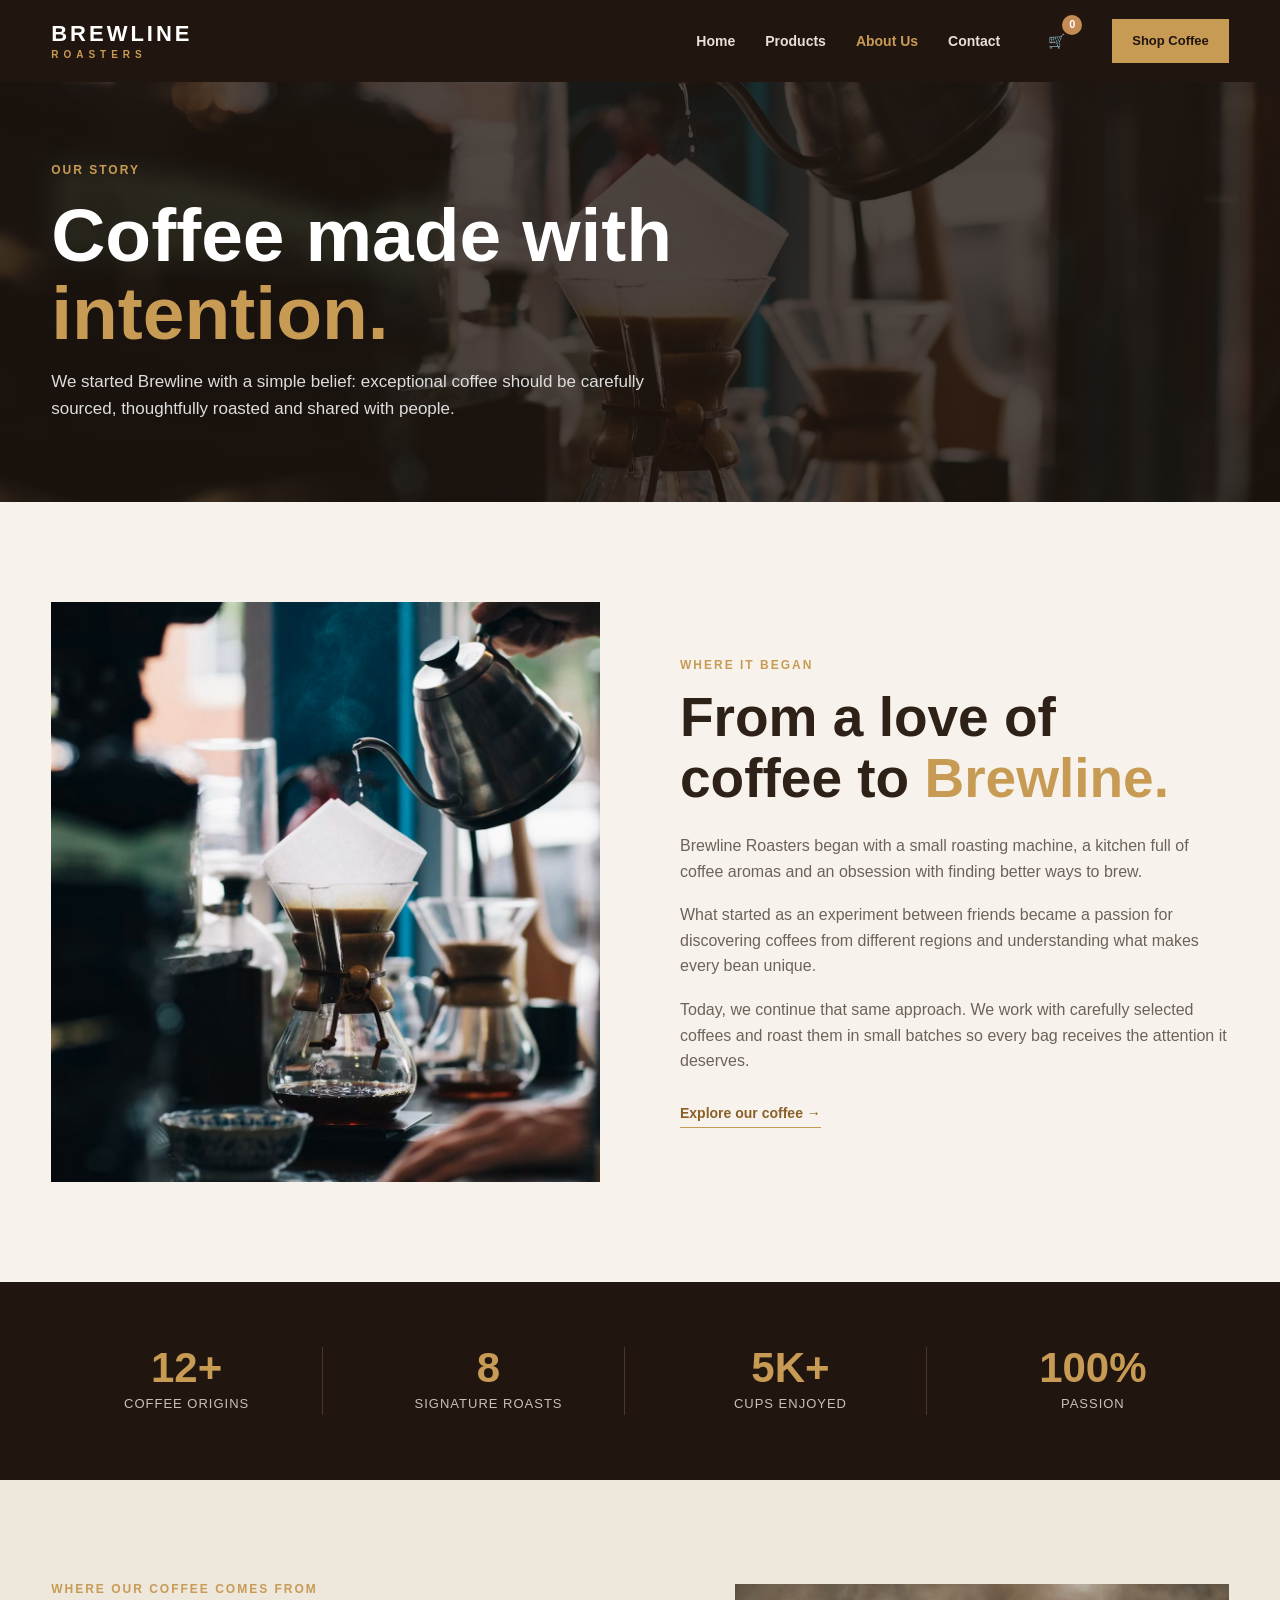
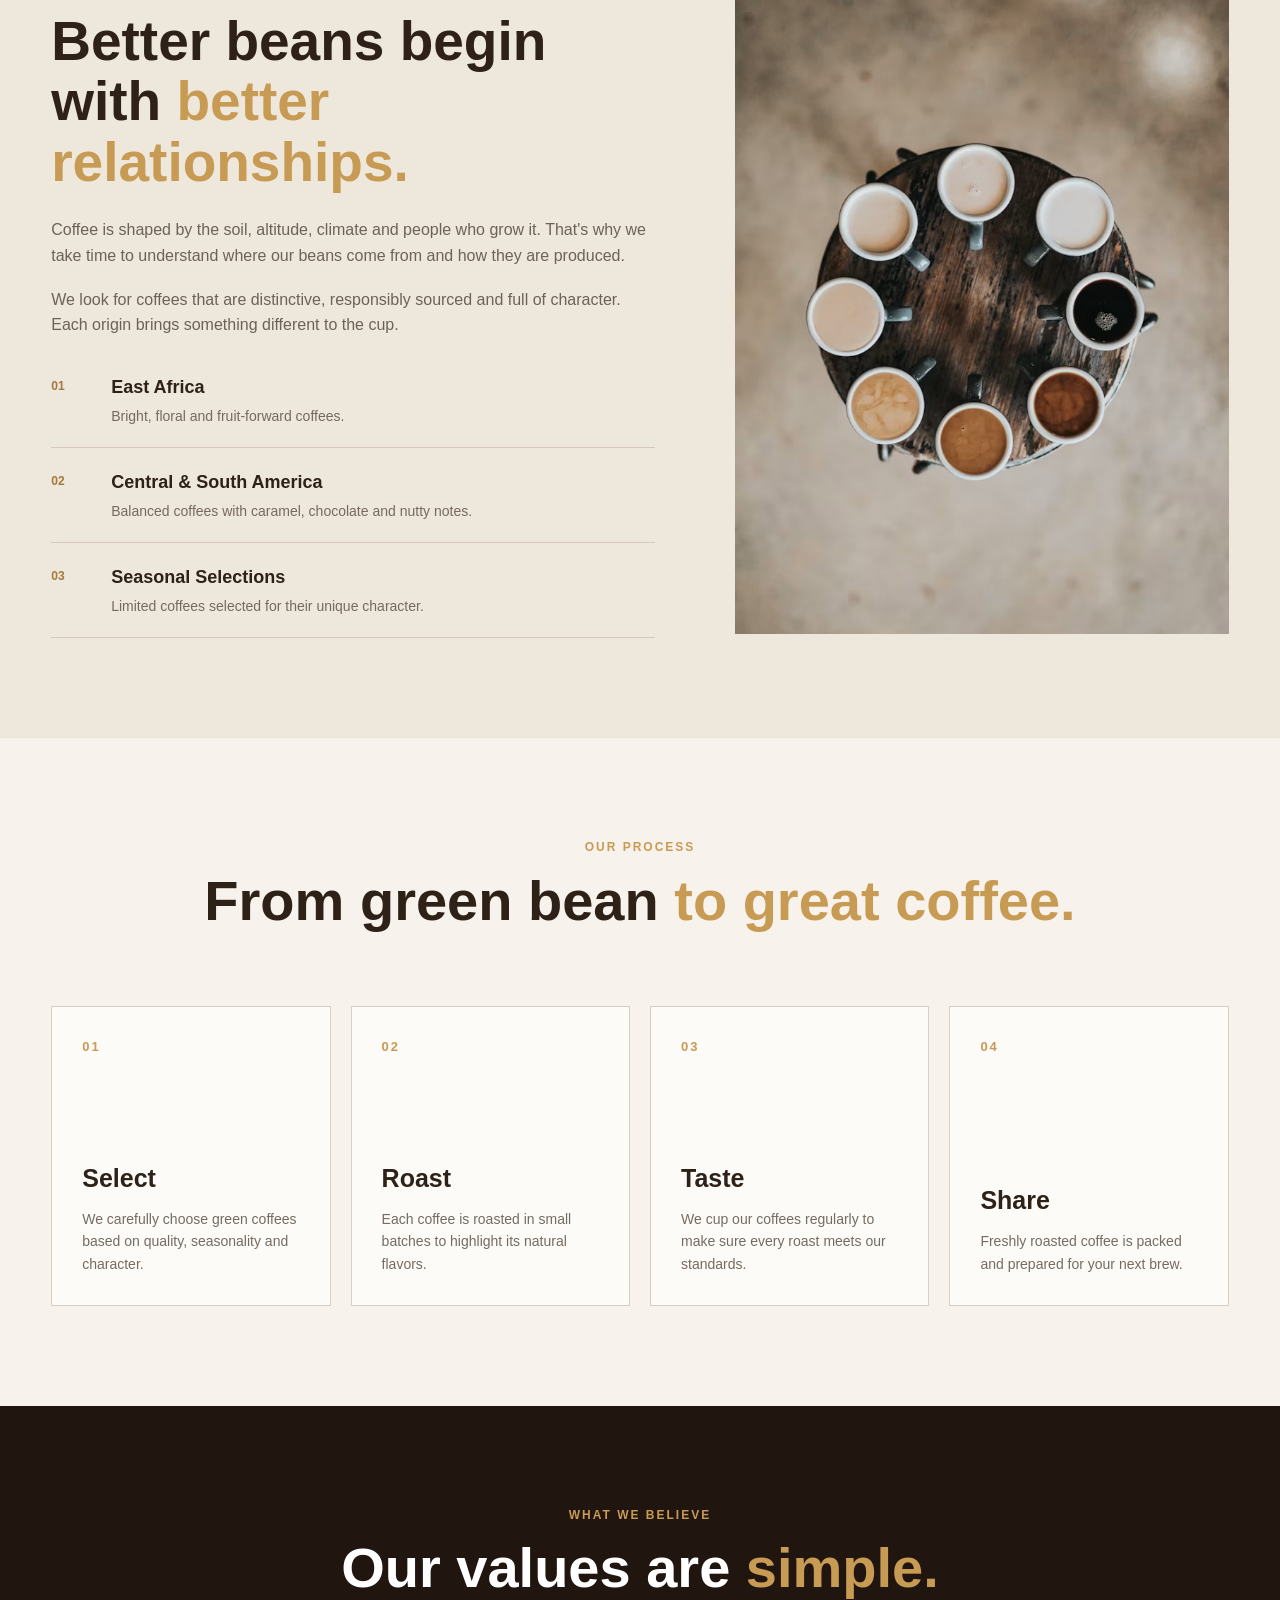
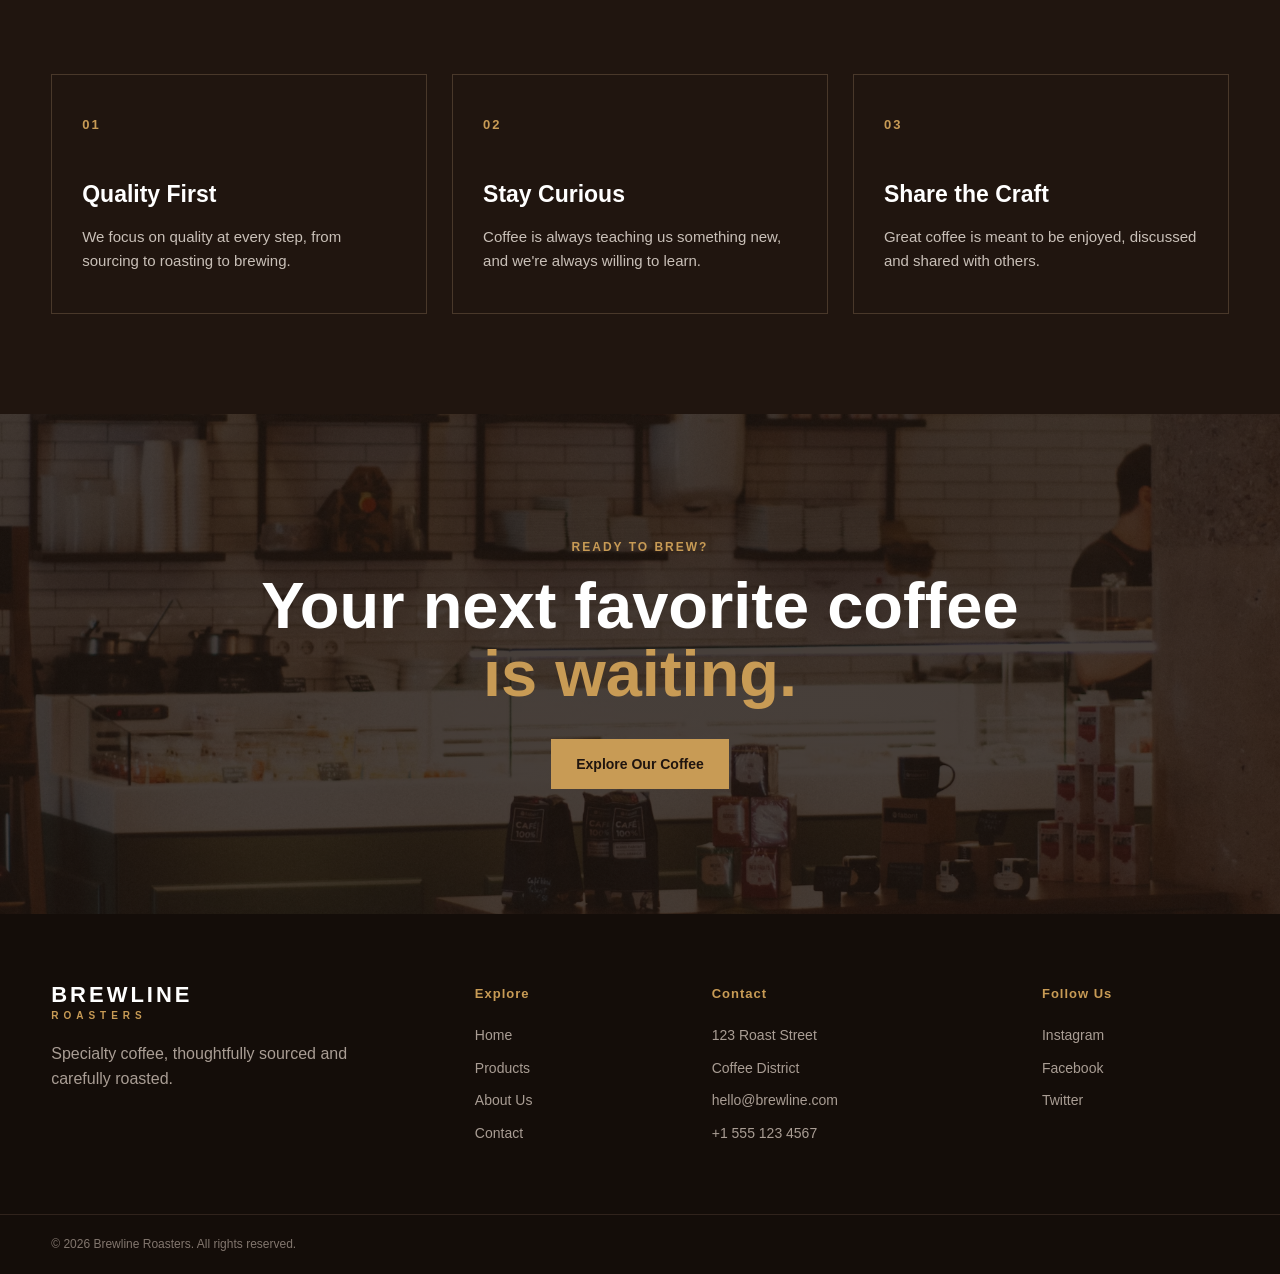
==== commit 597992d0: "fix the about hero image" ====
--- a/about.html
+++ b/about.html
@@ -75,7 +75,7 @@
         <div class="container about-story-grid">
           <div class="about-story-image">
             <img
-              src="../images/home/hero.avif"
+              src="/images/home/hero.avif"
               alt="Coffee being prepared in a specialty coffee shop"
             />
           </div>
@@ -202,7 +202,7 @@
 
           <div class="sourcing-image">
             <img
-              src="https://images.unsplash.com/photo-1498804103079-a6351b050096?auto=format&fit=crop&w=1000&q=85"
+              src="/images/home/4.avif"
               alt="Fresh coffee beans prepared for roasting"
             />
           </div>
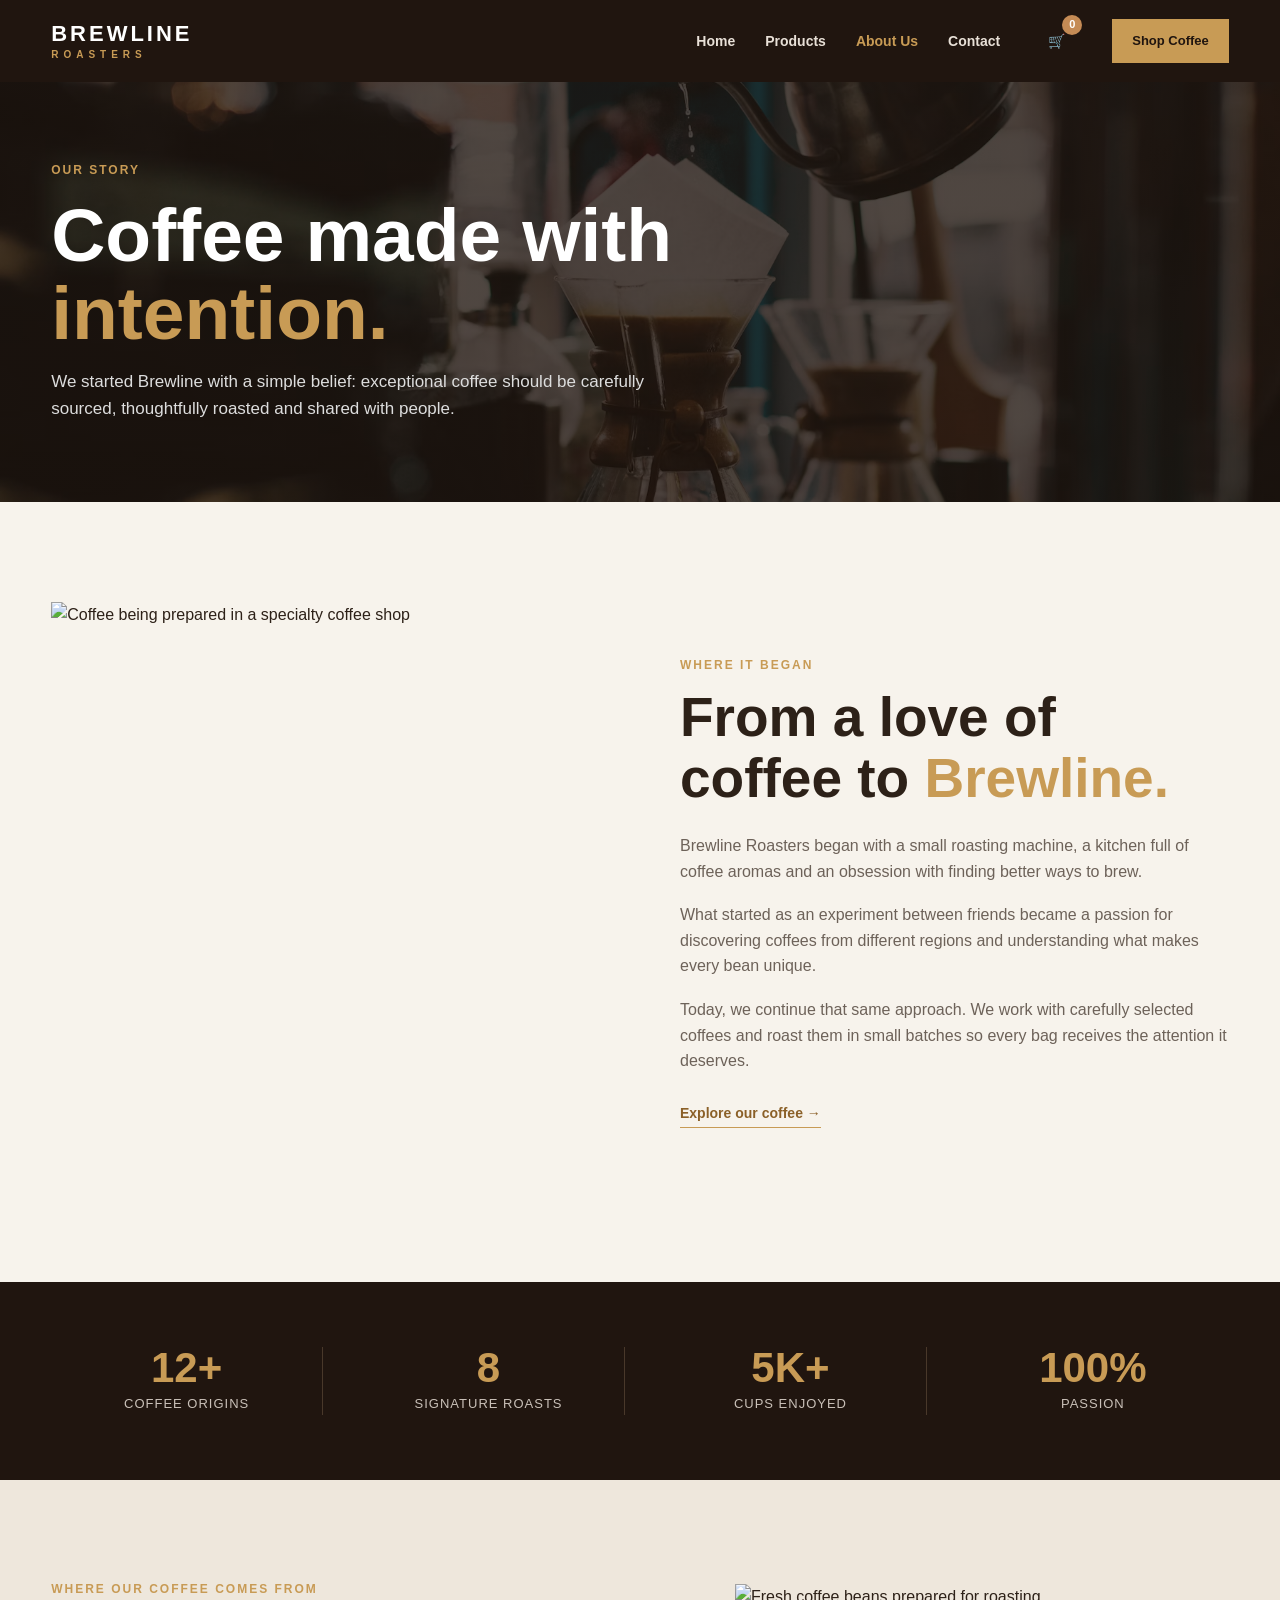
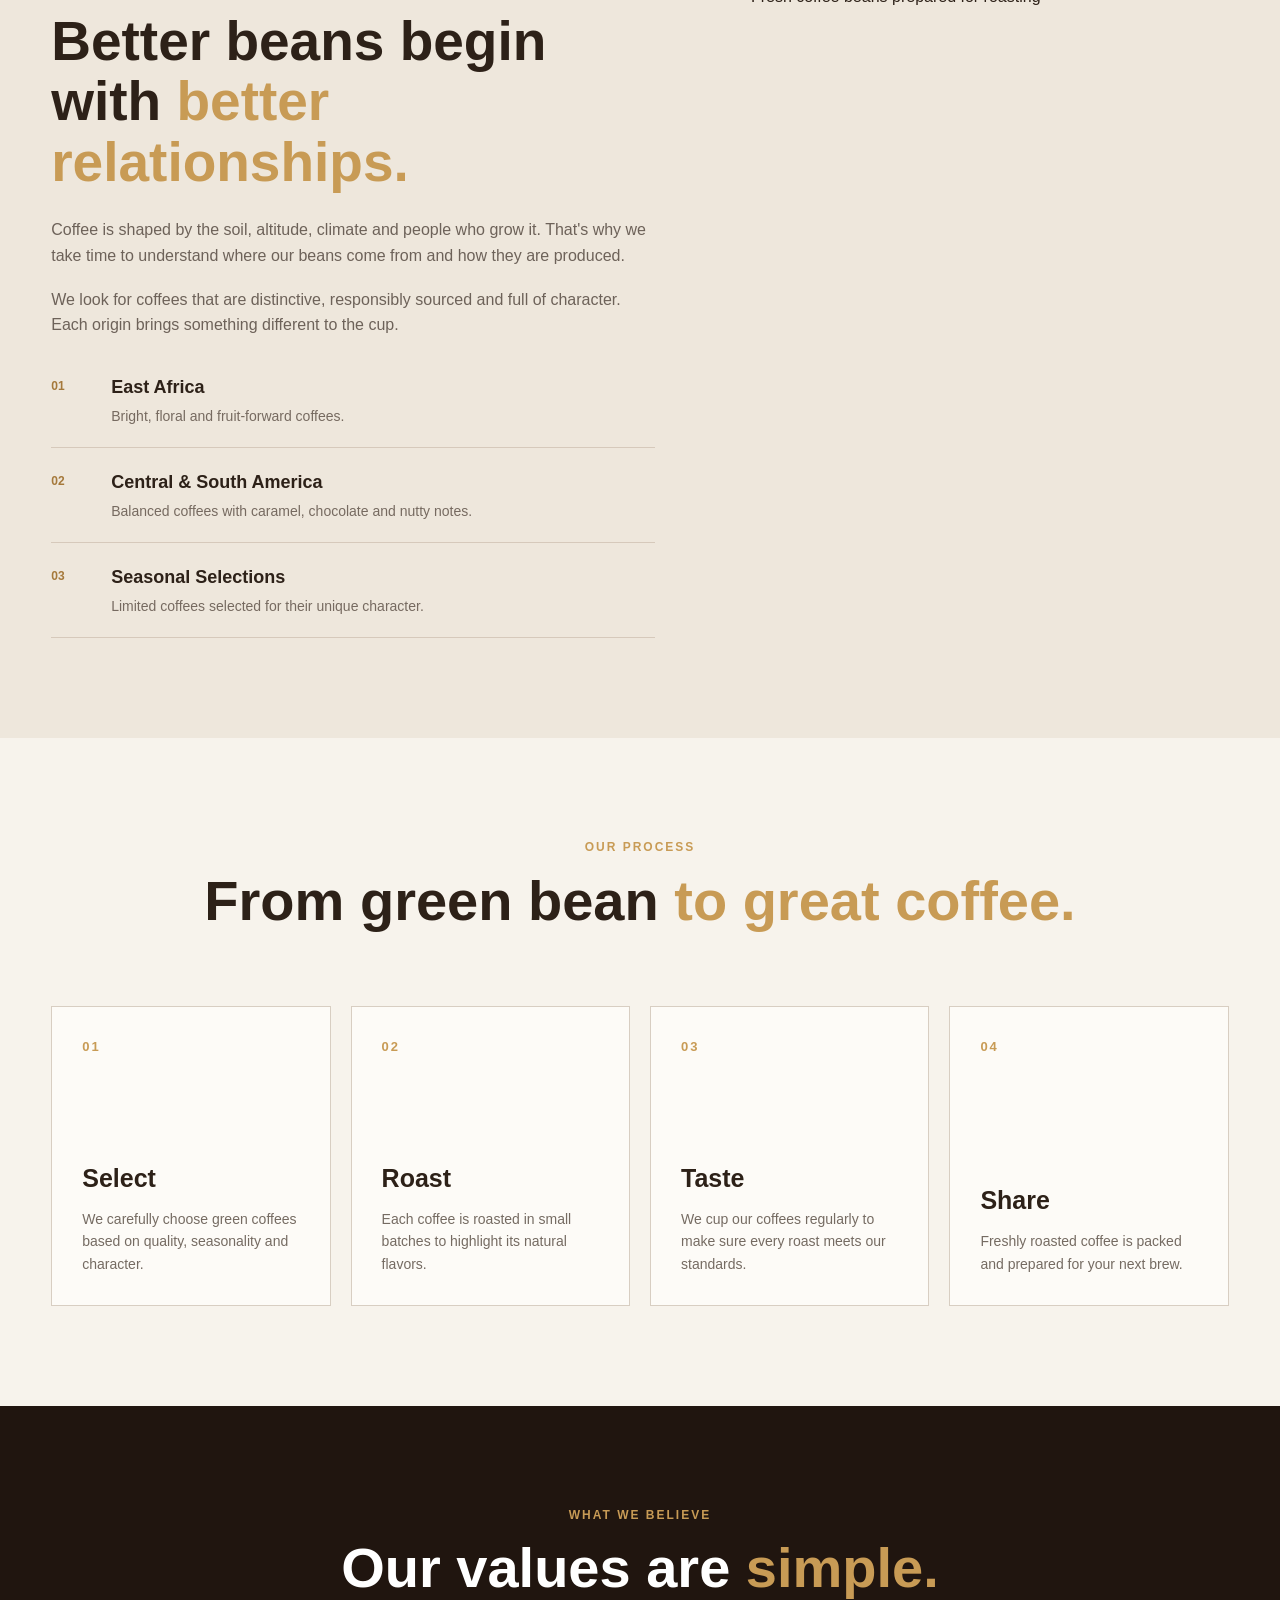
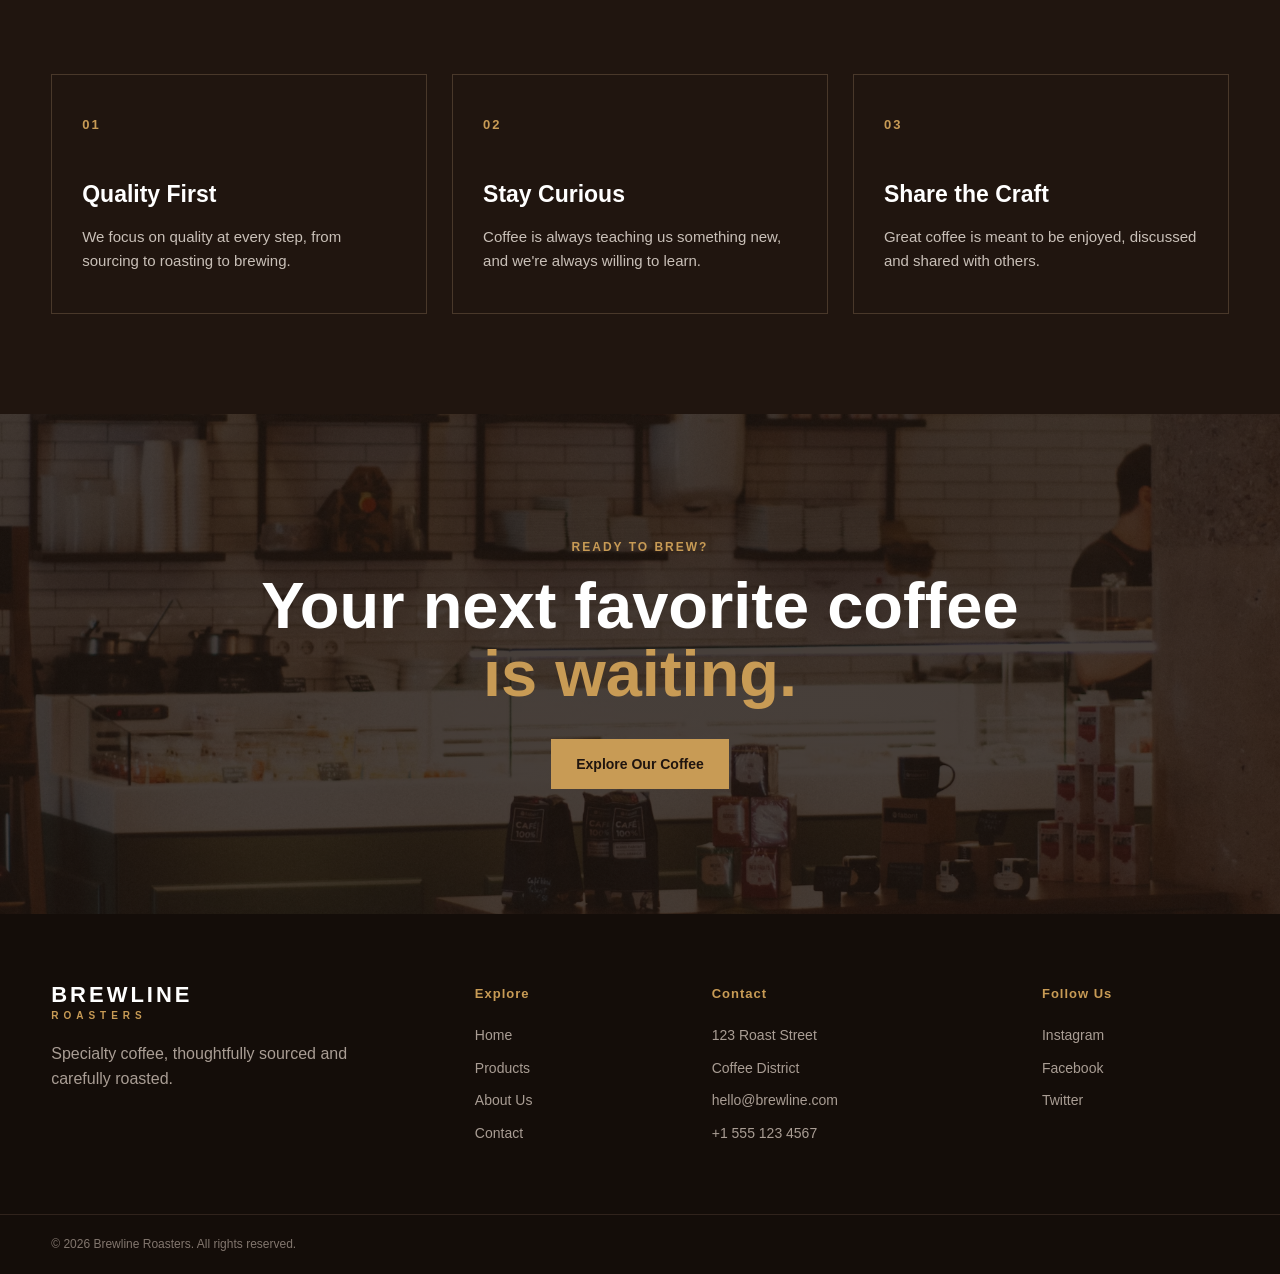
==== commit 5636ce4e: "fix: correct about page image paths" ====
--- a/about.html
+++ b/about.html
@@ -75,7 +75,7 @@
         <div class="container about-story-grid">
           <div class="about-story-image">
             <img
-              src="/images/home/hero.avif"
+              src="/brewline-roasters/images/home/hero.avif"
               alt="Coffee being prepared in a specialty coffee shop"
             />
           </div>
@@ -202,7 +202,7 @@
 
           <div class="sourcing-image">
             <img
-              src="/images/home/4.avif"
+              src="/brewline-roasters/images/home/4.avif"
               alt="Fresh coffee beans prepared for roasting"
             />
           </div>
